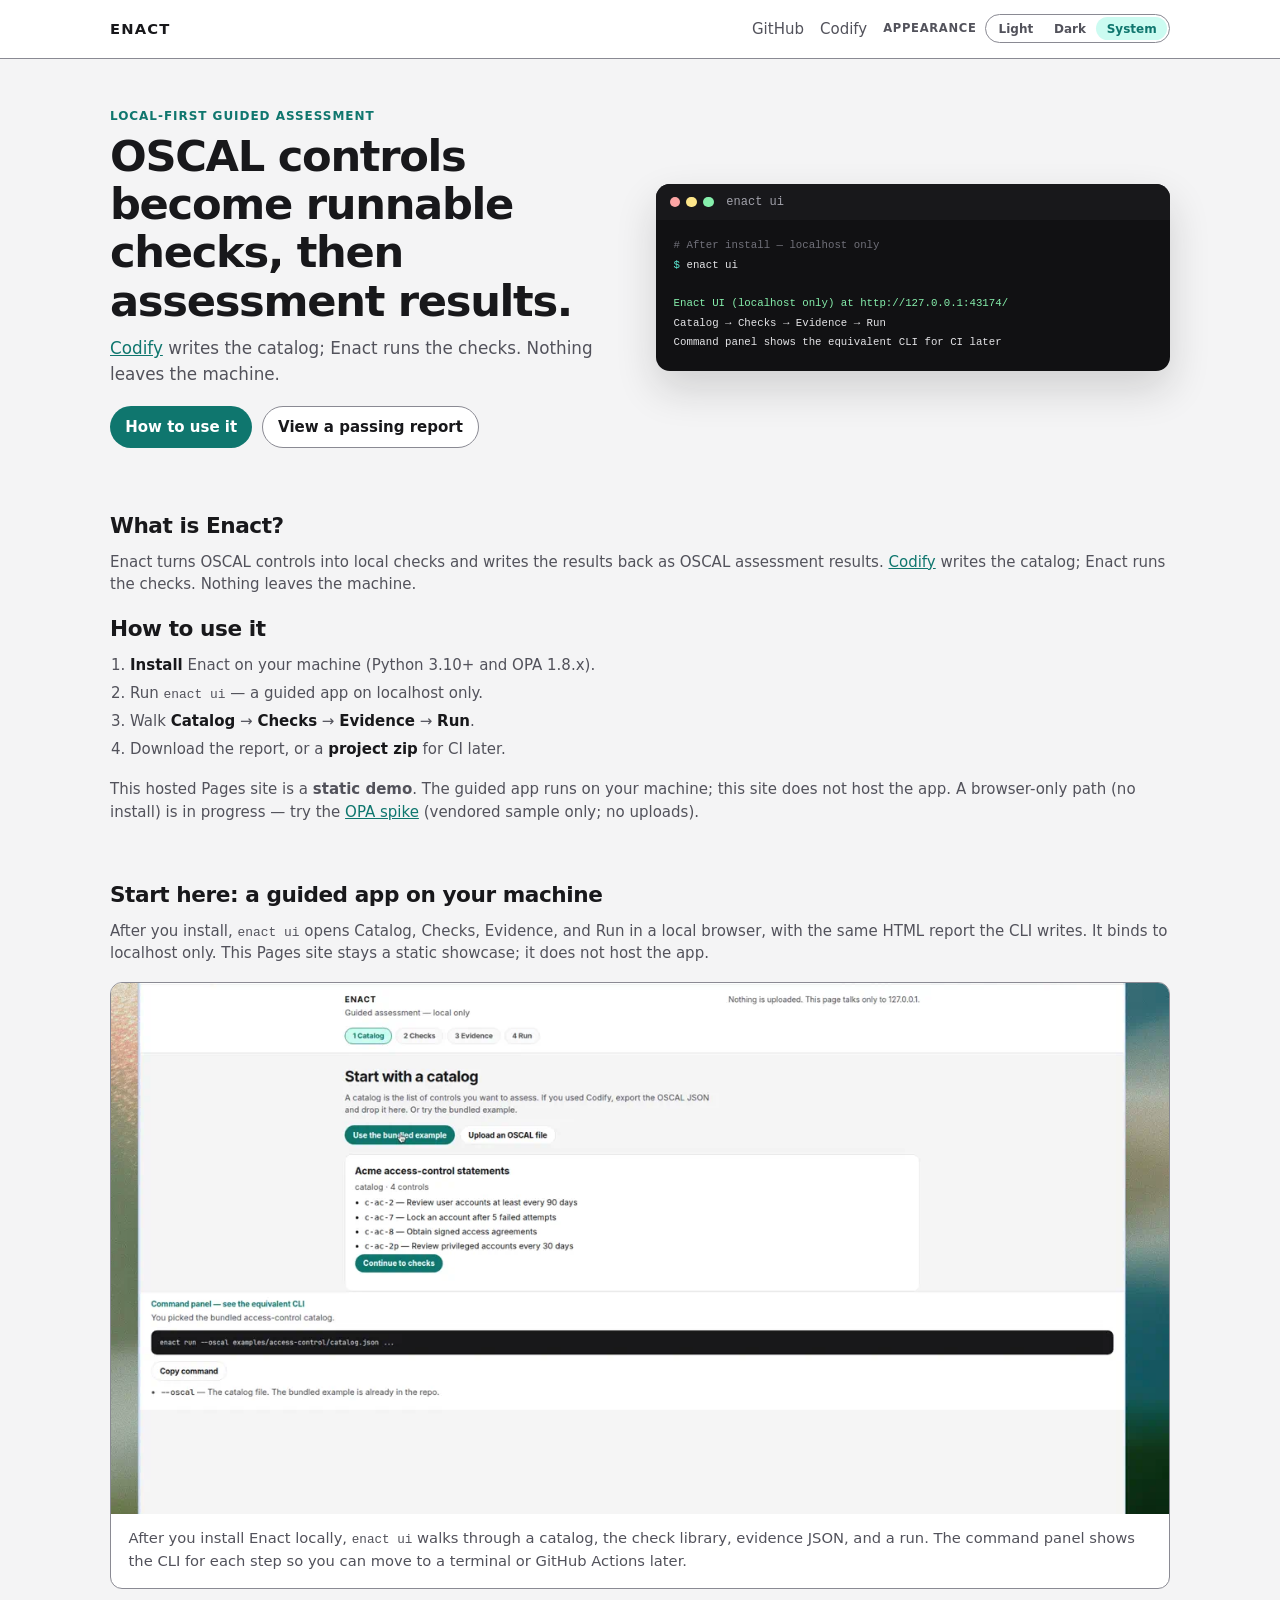
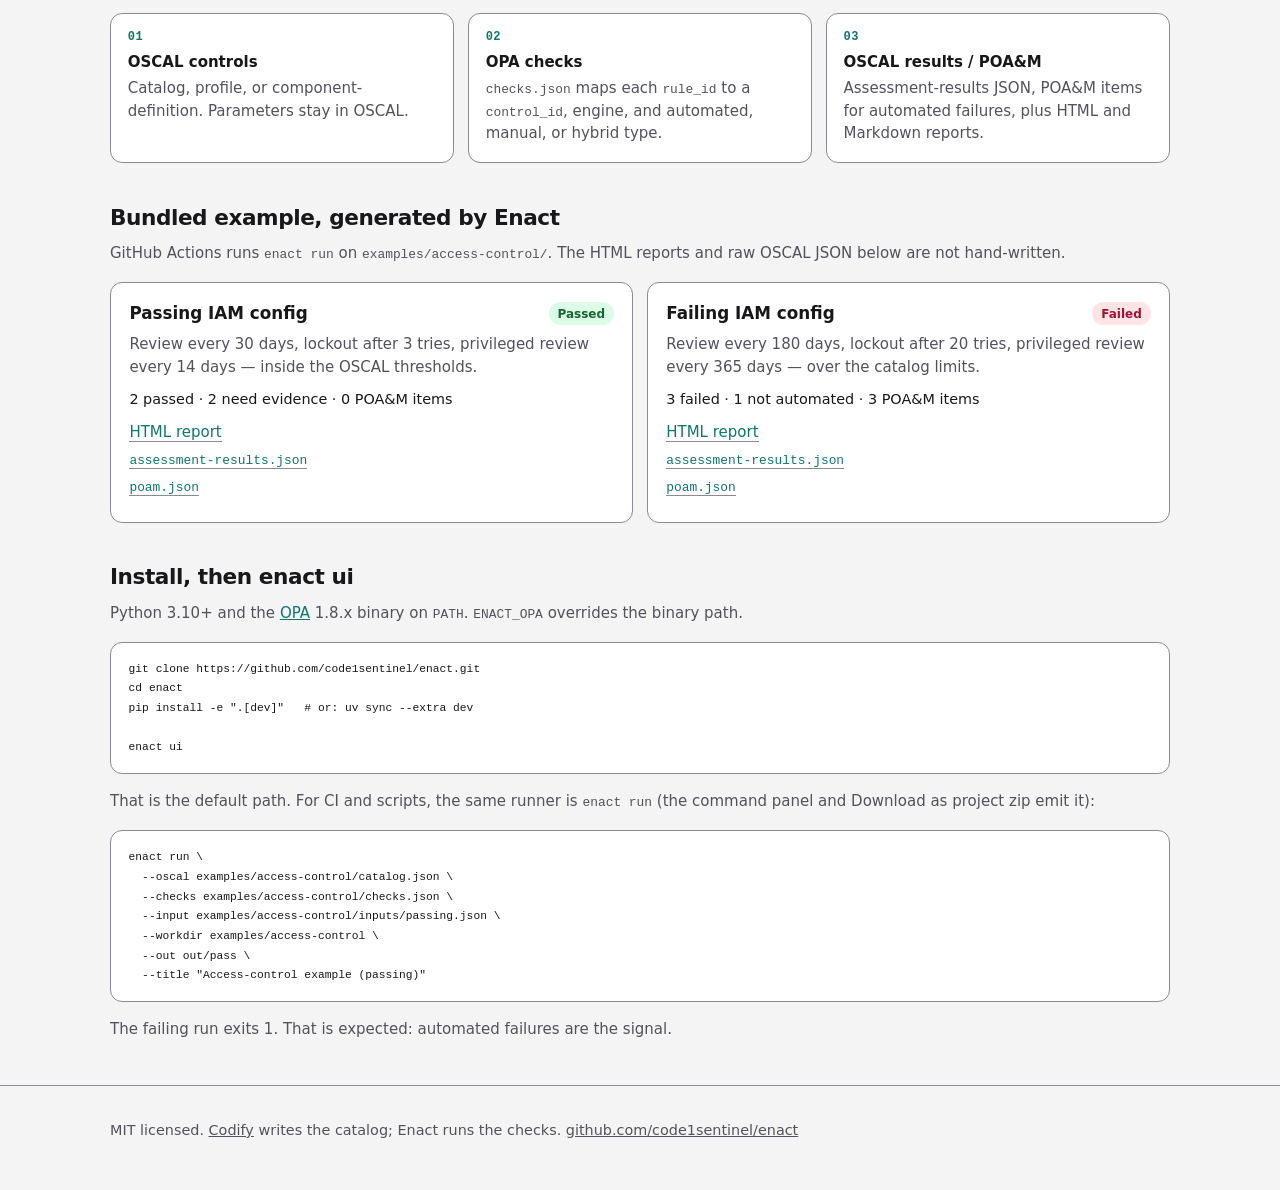
==== site/index.html @ b9725418 "Explain what Enact is and how to use it on Pages and README Lead the landing and README with a plain" ====
<!DOCTYPE html>
<html lang="en">
<head>
  <meta charset="utf-8">
  <meta name="viewport" content="width=device-width, initial-scale=1">
  <title>Enact — OSCAL controls to runnable checks</title>
  <meta name="description" content="Enact turns OSCAL controls into local checks and back into OSCAL assessment results. Codify writes the catalog; Enact runs the checks. Start with enact ui on your machine.">
  <meta http-equiv="Content-Security-Policy" content="default-src 'none'; img-src 'self' data:; style-src 'self'; script-src 'self' 'sha256-EsFVG4LqCF4Icn/J3ZeeTKA3tLbNxDeUgzCMl8eWYDk='; connect-src 'none'; font-src 'none'; base-uri 'none'; form-action 'none'">
  <script>(function(){var k="enact-theme",m="system";try{var s=localStorage.getItem(k);if(s==="light"||s==="dark"||s==="system")m=s;}catch(e){}var d=window.matchMedia&&window.matchMedia("(prefers-color-scheme: dark)").matches;var t=m==="dark"||(m!=="light"&&d)?"dark":"light";var r=document.documentElement;r.setAttribute("data-theme",t);r.setAttribute("data-theme-mode",m);r.style.colorScheme=t;})();</script>
  <link rel="icon" href="data:image/svg+xml,%3Csvg xmlns='http://www.w3.org/2000/svg' viewBox='0 0 32 32'%3E%3Crect width='32' height='32' rx='7' fill='%230f766e'/%3E%3Ctext x='16' y='22' text-anchor='middle' font-size='16' fill='%23ffffff' font-family='ui-sans-serif, system-ui, sans-serif'%3EE%3C/text%3E%3C/svg%3E">
  <link rel="stylesheet" href="theme.css">
  <link rel="stylesheet" href="styles.css">
</head>
<body>
  <a class="skip" href="#main">Skip to content</a>
  <header class="top">
    <div class="wrap top__row">
      <p class="brand">Enact</p>
      <nav class="top__links" aria-label="Project">
        <a href="https://github.com/code1sentinel/enact">GitHub</a>
        <a href="https://code1sentinel.github.io/policy-golden-path/">Codify</a>
        <div class="theme-toggle">
          <p class="theme-toggle__label" id="theme-toggle-label">Appearance</p>
          <div class="theme-toggle__group" role="radiogroup" aria-labelledby="theme-toggle-label">
            <button type="button" role="radio" aria-checked="false" data-theme-choice="light">Light</button>
            <button type="button" role="radio" aria-checked="false" data-theme-choice="dark">Dark</button>
            <button type="button" role="radio" aria-checked="true" data-theme-choice="system">System</button>
          </div>
        </div>
      </nav>
    </div>
  </header>

  <main id="main">
    <section class="hero wrap">
      <div class="hero__copy">
        <p class="kicker">Local-first guided assessment</p>
        <h1>OSCAL controls become runnable checks, then assessment results.</h1>
        <p class="lede">
          <a href="https://code1sentinel.github.io/policy-golden-path/">Codify</a>
          writes the catalog; Enact runs the checks. Nothing leaves the machine.
        </p>
        <div class="hero__actions">
          <a class="btn" href="#how-to-use">How to use it</a>
          <a class="btn btn--ghost" href="examples/pass/summary.html">View a passing report</a>
        </div>
      </div>
      <figure class="terminal" aria-label="Example enact ui">
        <figcaption class="terminal__bar">
          <span class="dot" aria-hidden="true"></span>
          <span class="dot" aria-hidden="true"></span>
          <span class="dot" aria-hidden="true"></span>
          <span class="terminal__title">enact ui</span>
        </figcaption>
        <pre><code><span class="cmt"># After install — localhost only</span>
<span class="cmd">$</span> enact ui

<span class="ok">Enact UI (localhost only) at http://127.0.0.1:43174/</span>
Catalog → Checks → Evidence → Run
Command panel shows the equivalent CLI for CI later</code></pre>
      </figure>
    </section>

    <section class="wrap explainer" aria-labelledby="what-title">
      <h2 id="what-title">What is Enact?</h2>
      <p class="note">
        Enact turns OSCAL controls into local checks and writes the results back as
        OSCAL assessment results.
        <a href="https://code1sentinel.github.io/policy-golden-path/">Codify</a>
        writes the catalog; Enact runs the checks. Nothing leaves the machine.
      </p>
      <h2 id="how-to-use">How to use it</h2>
      <ol class="path">
        <li><b>Install</b> Enact on your machine (Python 3.10+ and OPA 1.8.x).</li>
        <li>Run <code>enact ui</code> — a guided app on localhost only.</li>
        <li>Walk <b>Catalog</b> → <b>Checks</b> → <b>Evidence</b> → <b>Run</b>.</li>
        <li>Download the report, or a <b>project zip</b> for CI later.</li>
      </ol>
      <p class="note">
        This hosted Pages site is a <strong>static demo</strong>. The guided app runs on
        your machine; this site does not host the app. A browser-only path (no install)
        is in progress — try the
        <a href="browser-spike/index.html">OPA spike</a> (vendored sample only; no uploads).
      </p>
    </section>

    <section class="wrap guided" aria-labelledby="guided-title">
      <h2 id="guided-title">Start here: a guided app on your machine</h2>
      <p class="note">
        After you install, <code>enact ui</code> opens Catalog, Checks, Evidence, and Run
        in a local browser, with the same HTML report the CLI writes. It binds to
        localhost only. This Pages site stays a static showcase; it does not host the app.
      </p>
      <figure class="guided__shot">
        <img src="guided-app.png" alt="The Enact guided app: catalog step, four-step stepper, and the command panel showing the equivalent CLI.">
        <figcaption>
          After you install Enact locally, <code>enact ui</code> walks through a catalog,
          the check library, evidence JSON, and a run. The command panel shows the CLI
          for each step so you can move to a terminal or GitHub Actions later.
        </figcaption>
      </figure>
    </section>

    <section class="wrap steps" aria-labelledby="how-title">
      <h2 id="how-title" class="visually-hidden">How Enact works</h2>
      <ol class="strip">
        <li>
          <span class="num">01</span>
          <b>OSCAL controls</b>
          <p>Catalog, profile, or component-definition. Parameters stay in OSCAL.</p>
        </li>
        <li>
          <span class="num">02</span>
          <b>OPA checks</b>
          <p><code>checks.json</code> maps each <code>rule_id</code> to a <code>control_id</code>, engine, and automated, manual, or hybrid type.</p>
        </li>
        <li>
          <span class="num">03</span>
          <b>OSCAL results / POA&amp;M</b>
          <p>Assessment-results JSON, POA&amp;M items for automated failures, plus HTML and Markdown reports.</p>
        </li>
      </ol>
    </section>

    <section class="wrap demo" aria-labelledby="demo-title">
      <h2 id="demo-title">Bundled example, generated by Enact</h2>
      <p class="note">
        GitHub Actions runs <code>enact run</code> on <code>examples/access-control/</code>.
        The HTML reports and raw OSCAL JSON below are not hand-written.
      </p>
      <div class="runs">
        <article class="card">
          <div class="card-top">
            <h3>Passing IAM config</h3>
            <span class="pill pass">Passed</span>
          </div>
          <p>Review every 30 days, lockout after 3 tries, privileged review every 14 days — inside the OSCAL thresholds.</p>
          <p class="meta">2 passed · 2 need evidence · 0 POA&amp;M items</p>
          <ul class="links">
            <li><a href="examples/pass/summary.html">HTML report</a></li>
            <li><a href="examples/pass/assessment-results.json"><code>assessment-results.json</code></a></li>
            <li><a href="examples/pass/poam.json"><code>poam.json</code></a></li>
          </ul>
        </article>
        <article class="card">
          <div class="card-top">
            <h3>Failing IAM config</h3>
            <span class="pill fail">Failed</span>
          </div>
          <p>Review every 180 days, lockout after 20 tries, privileged review every 365 days — over the catalog limits.</p>
          <p class="meta">3 failed · 1 not automated · 3 POA&amp;M items</p>
          <ul class="links">
            <li><a href="examples/fail/summary.html">HTML report</a></li>
            <li><a href="examples/fail/assessment-results.json"><code>assessment-results.json</code></a></li>
            <li><a href="examples/fail/poam.json"><code>poam.json</code></a></li>
          </ul>
        </article>
      </div>
    </section>

    <section class="wrap install" aria-labelledby="install-title">
      <h2 id="install-title">Install, then enact ui</h2>
      <p class="note">Python 3.10+ and the <a href="https://www.openpolicyagent.org/docs/latest/#running-opa">OPA</a> 1.8.x binary on <code>PATH</code>. <code>ENACT_OPA</code> overrides the binary path.</p>
<pre><code>git clone https://github.com/code1sentinel/enact.git
cd enact
pip install -e ".[dev]"   # or: uv sync --extra dev

enact ui</code></pre>
      <p class="note">That is the default path. For CI and scripts, the same runner is <code>enact run</code> (the command panel and Download as project zip emit it):</p>
<pre><code>enact run \
  --oscal examples/access-control/catalog.json \
  --checks examples/access-control/checks.json \
  --input examples/access-control/inputs/passing.json \
  --workdir examples/access-control \
  --out out/pass \
  --title "Access-control example (passing)"</code></pre>
      <p class="note">The failing run exits 1. That is expected: automated failures are the signal.</p>
    </section>
  </main>

  <footer class="site-footer">
    <div class="wrap">
      <p>
        MIT licensed.
        <a href="https://code1sentinel.github.io/policy-golden-path/">Codify</a> writes the catalog;
        Enact runs the checks.
        <a href="https://github.com/code1sentinel/enact">github.com/code1sentinel/enact</a>
      </p>
    </div>
  </footer>
  <script src="theme.js"></script>
</body>
</html>
---- site/theme.css ----
:root {
  --radius: 12px;
  --max: 1100px;
  --font: ui-sans-serif, system-ui, -apple-system, "Segoe UI", Roboto, Helvetica, Arial, sans-serif;
  --mono: ui-monospace, SFMono-Regular, Menlo, Consolas, monospace;
}
:root,
[data-theme="light"] {
  color-scheme: light;
  --radius: 12px;
  --max: 1100px;
  --font: ui-sans-serif, system-ui, -apple-system, "Segoe UI", Roboto, Helvetica, Arial, sans-serif;
  --mono: ui-monospace, SFMono-Regular, Menlo, Consolas, monospace;
  --bg: #f4f4f5;
  --card: #ffffff;
  --ink: #18181b;
  --muted: #52525b;
  --line: #8a8a93;
  --accent: #0f766e;
  --accent-fill: #0f766e;
  --accent-fill-hover: #115e59;
  --accent-hover: #115e59;
  --accent-soft: #ccfbf1;
  --on-accent: #ffffff;
  --pass: #166534;
  --pass-bg: #dcfce7;
  --fail: #9f1239;
  --fail-bg: #ffe4e6;
  --wait: #854d0e;
  --wait-bg: #fef3c7;
  --hybrid: #3730a3;
  --hybrid-bg: #e0e7ff;
  --draft: #1e3a8a;
  --draft-bg: #dbeafe;
  --ghost: #fafafa;
  --ghost-hover: #f4f4f5;
  --table-head: #f4f4f5;
  --zebra: #fafafa;
  --track: #8a8a93;
  --code-bg: #111113;
  --code-ink: #e4e4e7;
  --terminal: #111113;
  --focus: #0f766e;
  --shadow: rgba(24, 24, 27, 0.16);
}
[data-theme="dark"] {
  color-scheme: dark;
  --radius: 12px;
  --max: 1100px;
  --font: ui-sans-serif, system-ui, -apple-system, "Segoe UI", Roboto, Helvetica, Arial, sans-serif;
  --mono: ui-monospace, SFMono-Regular, Menlo, Consolas, monospace;
  --bg: #0b0b0d;
  --card: #161618;
  --ink: #f4f4f5;
  --muted: #a1a1aa;
  --line: #6b6b73;
  --accent: #2dd4bf;
  --accent-fill: #2dd4bf;
  --accent-fill-hover: #5eead4;
  --accent-hover: #5eead4;
  --accent-soft: #134e4a;
  --on-accent: #042f2e;
  --pass: #86efac;
  --pass-bg: #14532d;
  --fail: #fda4af;
  --fail-bg: #4c0519;
  --wait: #fde68a;
  --wait-bg: #422006;
  --hybrid: #c7d2fe;
  --hybrid-bg: #1e1b4b;
  --draft: #bfdbfe;
  --draft-bg: #1e3a8a;
  --ghost: #1c1c1f;
  --ghost-hover: #27272a;
  --table-head: #111113;
  --zebra: #1c1c1f;
  --track: #6b6b73;
  --code-bg: #111113;
  --code-ink: #e4e4e7;
  --terminal: #050506;
  --focus: #2dd4bf;
  --shadow: rgba(0, 0, 0, 0.45);
}
@media (prefers-color-scheme: dark) {
  :root:not([data-theme]) {
  color-scheme: dark;
  --radius: 12px;
  --max: 1100px;
  --font: ui-sans-serif, system-ui, -apple-system, "Segoe UI", Roboto, Helvetica, Arial, sans-serif;
  --mono: ui-monospace, SFMono-Regular, Menlo, Consolas, monospace;
  --bg: #0b0b0d;
  --card: #161618;
  --ink: #f4f4f5;
  --muted: #a1a1aa;
  --line: #6b6b73;
  --accent: #2dd4bf;
  --accent-fill: #2dd4bf;
  --accent-fill-hover: #5eead4;
  --accent-hover: #5eead4;
  --accent-soft: #134e4a;
  --on-accent: #042f2e;
  --pass: #86efac;
  --pass-bg: #14532d;
  --fail: #fda4af;
  --fail-bg: #4c0519;
  --wait: #fde68a;
  --wait-bg: #422006;
  --hybrid: #c7d2fe;
  --hybrid-bg: #1e1b4b;
  --draft: #bfdbfe;
  --draft-bg: #1e3a8a;
  --ghost: #1c1c1f;
  --ghost-hover: #27272a;
  --table-head: #111113;
  --zebra: #1c1c1f;
  --track: #6b6b73;
  --code-bg: #111113;
  --code-ink: #e4e4e7;
  --terminal: #050506;
  --focus: #2dd4bf;
  --shadow: rgba(0, 0, 0, 0.45);
  }
}

.theme-toggle {
  display: inline-flex;
  align-items: center;
  gap: .55rem;
  flex-wrap: wrap;
}
.theme-toggle__label {
  margin: 0;
  font-size: .72rem;
  font-weight: 650;
  letter-spacing: .06em;
  text-transform: uppercase;
  color: var(--muted);
}
.theme-toggle__group {
  display: inline-flex;
  border: 1px solid var(--line);
  border-radius: 999px;
  background: var(--card);
  padding: .12rem;
}
.theme-toggle__group button {
  appearance: none;
  border: 0;
  background: transparent;
  color: var(--muted);
  font: 650 12px var(--font);
  padding: .28rem .65rem;
  border-radius: 999px;
  cursor: pointer;
}
.theme-toggle__group button[aria-checked="true"] {
  background: var(--accent-soft);
  color: var(--accent);
}
.theme-toggle__group button:focus-visible {
  outline: 2px solid var(--focus);
  outline-offset: 2px;
}
---- site/styles.css ----
* { box-sizing: border-box; }
html { -webkit-text-size-adjust: 100%; }
body {
  margin: 0;
  min-height: 100vh;
  font: 15px/1.5 var(--font);
  background: var(--bg);
  color: var(--ink);
}
a { color: var(--accent); }
a:hover { color: var(--accent-hover); }
:focus-visible { outline: 2px solid var(--focus); outline-offset: 2px; }

.skip {
  position: absolute;
  left: -9999px;
  top: 8px;
  background: var(--ink);
  color: var(--bg);
  padding: 0.4rem 0.7rem;
  border-radius: 6px;
  z-index: 10;
}
.skip:focus { left: 8px; }
.visually-hidden {
  position: absolute;
  width: 1px;
  height: 1px;
  padding: 0;
  margin: -1px;
  overflow: hidden;
  clip: rect(0, 0, 0, 0);
  border: 0;
}

.wrap {
  max-width: var(--max);
  margin: 0 auto;
  padding: 0 1.25rem;
}

.top {
  border-bottom: 1px solid var(--line);
  background: var(--card);
}
.top__row {
  display: flex;
  align-items: center;
  justify-content: space-between;
  gap: 1rem;
  padding: 0.9rem 1.25rem;
}
.brand {
  margin: 0;
  font-size: 0.92rem;
  font-weight: 750;
  letter-spacing: 0.08em;
  text-transform: uppercase;
}
.top__links { display: flex; flex-wrap: wrap; align-items: center; gap: 1rem; }
.top__links a { color: var(--muted); text-decoration: none; }
.top__links a:hover { color: var(--ink); }

.hero {
  display: grid;
  grid-template-columns: minmax(0, 1fr) minmax(0, 1fr);
  gap: 2rem;
  align-items: center;
  padding: 3rem 1.25rem 1.5rem;
}
.kicker {
  margin: 0 0 0.45rem;
  font-size: 0.75rem;
  font-weight: 650;
  letter-spacing: 0.08em;
  text-transform: uppercase;
  color: var(--accent);
}
.hero h1 {
  margin: 0 0 0.7rem;
  font-size: clamp(2rem, 4vw, 2.7rem);
  line-height: 1.12;
  letter-spacing: -0.03em;
}
.lede {
  margin: 0 0 1.2rem;
  color: var(--muted);
  font-size: 1.05rem;
  max-width: 36rem;
}
.hero__actions { display: flex; flex-wrap: wrap; gap: 0.6rem; }
.btn {
  display: inline-flex;
  align-items: center;
  padding: 0.55rem 0.95rem;
  border-radius: 999px;
  background: var(--accent-fill);
  color: var(--on-accent);
  text-decoration: none;
  font-weight: 650;
}
.btn:hover { color: var(--on-accent); background: var(--accent-fill-hover); }
.btn--ghost {
  background: var(--card);
  color: var(--ink);
  border: 1px solid var(--line);
}
.btn--ghost:hover { color: var(--ink); background: var(--ghost-hover); }

.terminal {
  margin: 0;
  background: var(--terminal);
  color: #e4e4e7;
  border-radius: 14px;
  overflow: hidden;
  box-shadow: 0 18px 40px rgba(24, 24, 27, 0.16);
}
.terminal__bar {
  display: flex;
  align-items: center;
  gap: 0.4rem;
  padding: 0.7rem 0.85rem;
  background: #18181b;
}
.terminal__bar .dot {
  width: 0.65rem;
  height: 0.65rem;
  border-radius: 999px;
  background: #3f3f46;
}
.terminal__bar .dot:nth-child(1) { background: #fca5a5; }
.terminal__bar .dot:nth-child(2) { background: #fde68a; }
.terminal__bar .dot:nth-child(3) { background: #86efac; }
.terminal__title {
  margin-left: 0.4rem;
  color: #a1a1aa;
  font: 0.75rem var(--mono);
}
.terminal pre {
  margin: 0;
  padding: 1rem 1.1rem 1.15rem;
  overflow-x: auto;
  font: 0.78rem/1.55 var(--mono);
}
.terminal .cmt { color: #71717a; }
.terminal .cmd { color: #5eead4; }
.terminal .ok { color: #86efac; }

.strip {
  list-style: none;
  margin: 1.5rem 0 0;
  padding: 0;
  display: grid;
  grid-template-columns: repeat(3, minmax(0, 1fr));
  gap: 0.85rem;
}
.strip li {
  background: var(--card);
  border: 1px solid var(--line);
  border-radius: var(--radius);
  padding: 1rem 1.05rem 1.1rem;
}
.strip .num {
  display: block;
  color: var(--accent);
  font: 650 0.75rem var(--mono);
  letter-spacing: 0.04em;
  margin-bottom: 0.4rem;
}
.strip b { display: block; margin-bottom: 0.25rem; }
.strip p { margin: 0; color: var(--muted); }

.explainer, .guided, .demo, .install { padding: 2.4rem 1.25rem 0; }
.path {
  margin: 0 0 1.1rem;
  padding-left: 1.25rem;
}
.path li { margin: 0.35rem 0; color: var(--muted); }
.path b { color: var(--ink); font-weight: 650; }
.guided__shot {
  margin: 0;
  background: var(--card);
  border: 1px solid var(--line);
  border-radius: var(--radius);
  overflow: hidden;
}
.guided__shot img {
  display: block;
  width: 100%;
  height: auto;
  background: var(--bg);
}
.guided__shot figcaption {
  padding: 0.85rem 1.1rem 1rem;
  color: var(--muted);
  font-size: 0.92rem;
}
h2 { margin: 0 0 0.5rem; font-size: 1.35rem; letter-spacing: -0.02em; }
.note { color: var(--muted); margin: 0 0 1.1rem; }
.runs {
  display: grid;
  grid-template-columns: 1fr 1fr;
  gap: 0.85rem;
}
.card {
  background: var(--card);
  border: 1px solid var(--line);
  border-radius: var(--radius);
  padding: 1.1rem 1.15rem 1.2rem;
}
.card-top {
  display: flex;
  align-items: center;
  justify-content: space-between;
  gap: 0.6rem;
  margin-bottom: 0.45rem;
}
.card h3 { margin: 0; font-size: 1.05rem; }
.card p { margin: 0 0 0.65rem; color: var(--muted); }
.card .meta { color: var(--ink); font-size: 0.9rem; }
.pill {
  display: inline-flex;
  padding: 0.15rem 0.55rem;
  border-radius: 999px;
  font-size: 0.75rem;
  font-weight: 650;
}
.pill.pass { background: var(--pass-bg); color: var(--pass); }
.pill.fail { background: var(--fail-bg); color: var(--fail); }
.links { list-style: none; margin: 0.2rem 0 0; padding: 0; }
.links li { margin: 0.3rem 0; }
.links a { text-decoration: none; border-bottom: 1px solid var(--line); }
.links a:hover { border-color: var(--accent); }
code { font-family: var(--mono); font-size: 0.86em; }

.install pre {
  background: var(--card);
  border: 1px solid var(--line);
  border-radius: var(--radius);
  padding: 1rem 1.1rem;
  overflow-x: auto;
  font: 0.82rem/1.5 var(--mono);
  margin: 0 0 1rem;
}

.site-footer {
  margin-top: 2.8rem;
  padding: 1.2rem 0 2rem;
  color: var(--muted);
  font-size: 0.9rem;
  border-top: 1px solid var(--line);
}
.site-footer a { color: var(--muted); }

@media (max-width: 860px) {
  .hero, .strip, .runs { grid-template-columns: 1fr; }
  .hero { padding-top: 2rem; }
}
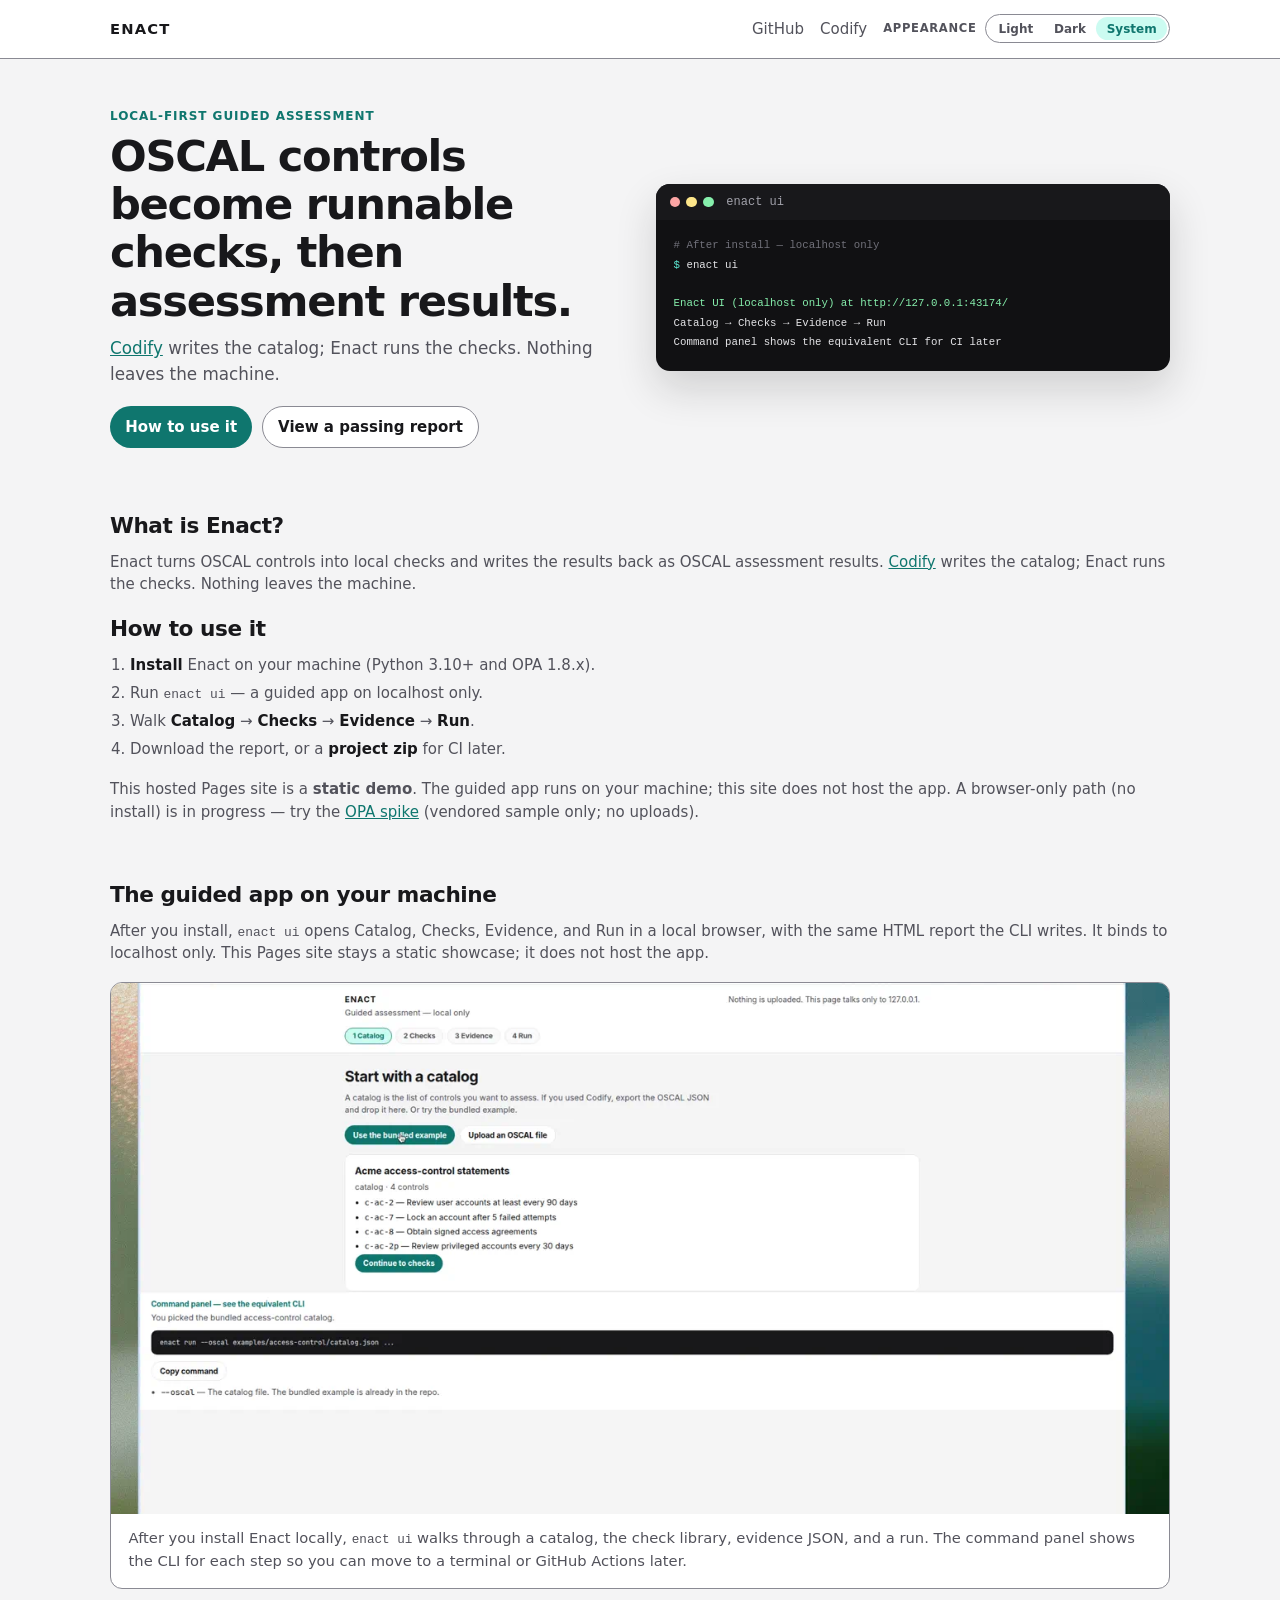
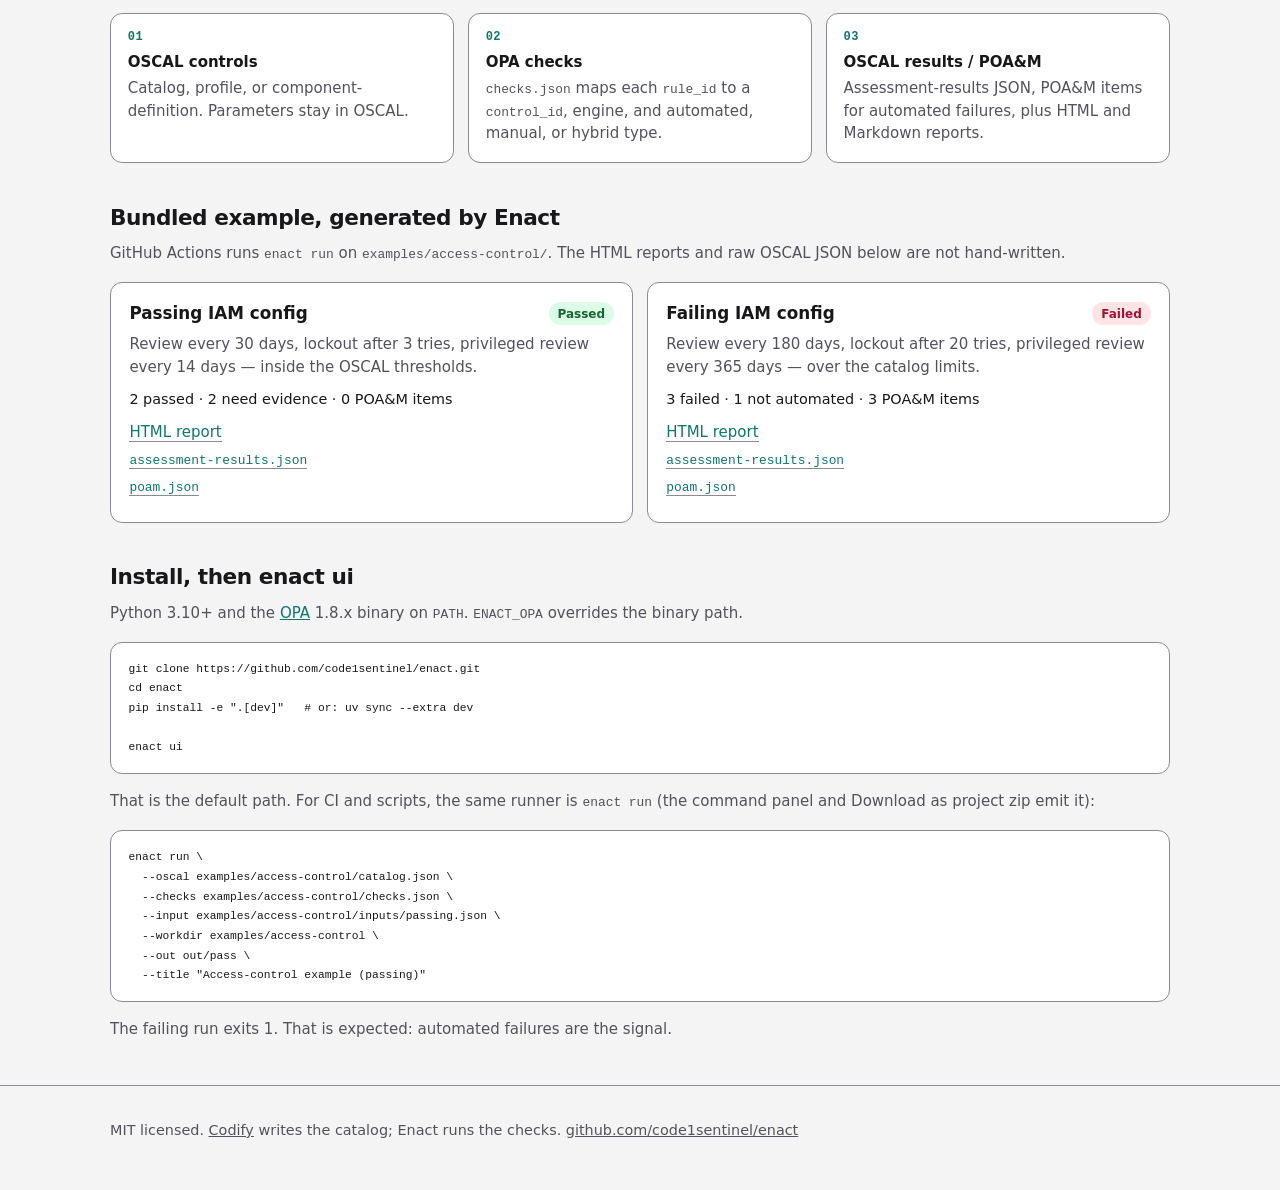
==== commit f038c58a: "Rename the screenshot heading so How to use it is the start Avoid a second “Start here” CTA under th" ====
--- a/site/index.html
+++ b/site/index.html
@@ -85,7 +85,7 @@
     </section>
 
     <section class="wrap guided" aria-labelledby="guided-title">
-      <h2 id="guided-title">Start here: a guided app on your machine</h2>
+      <h2 id="guided-title">The guided app on your machine</h2>
       <p class="note">
         After you install, <code>enact ui</code> opens Catalog, Checks, Evidence, and Run
         in a local browser, with the same HTML report the CLI writes. It binds to
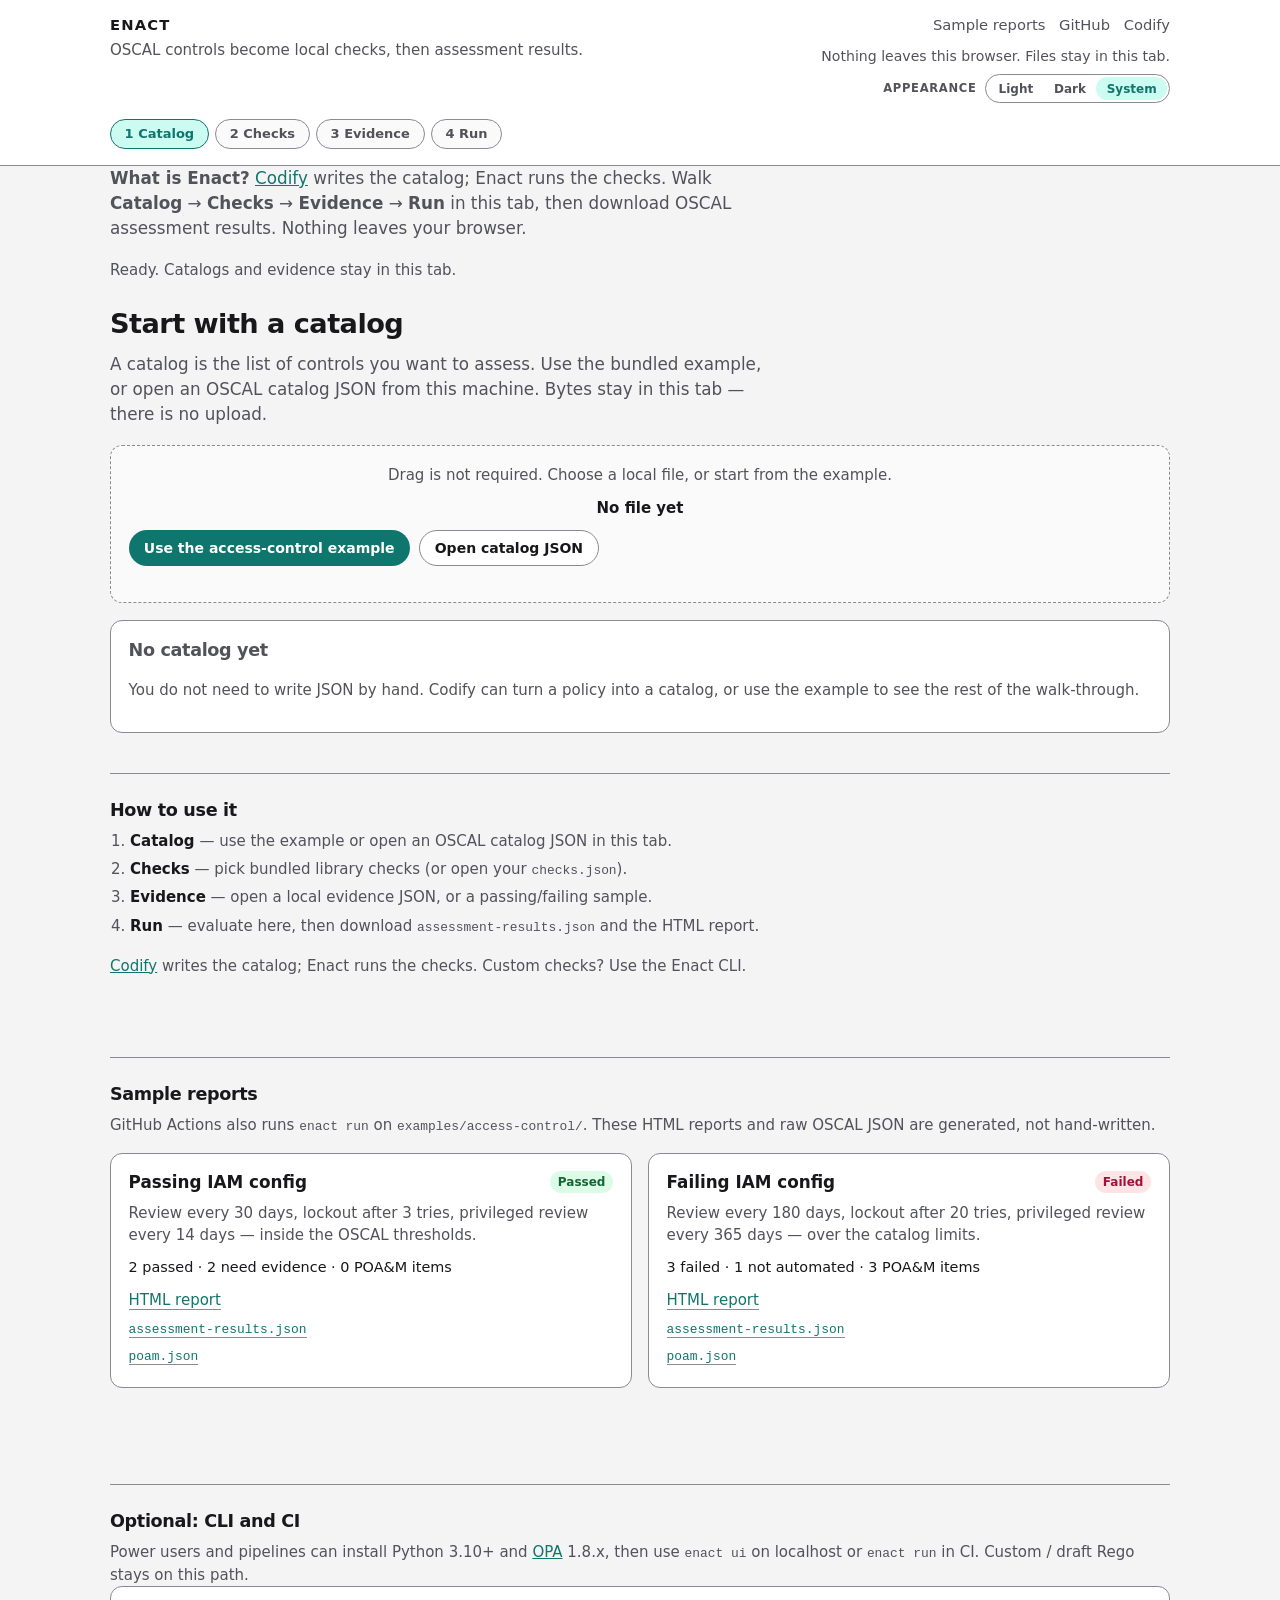
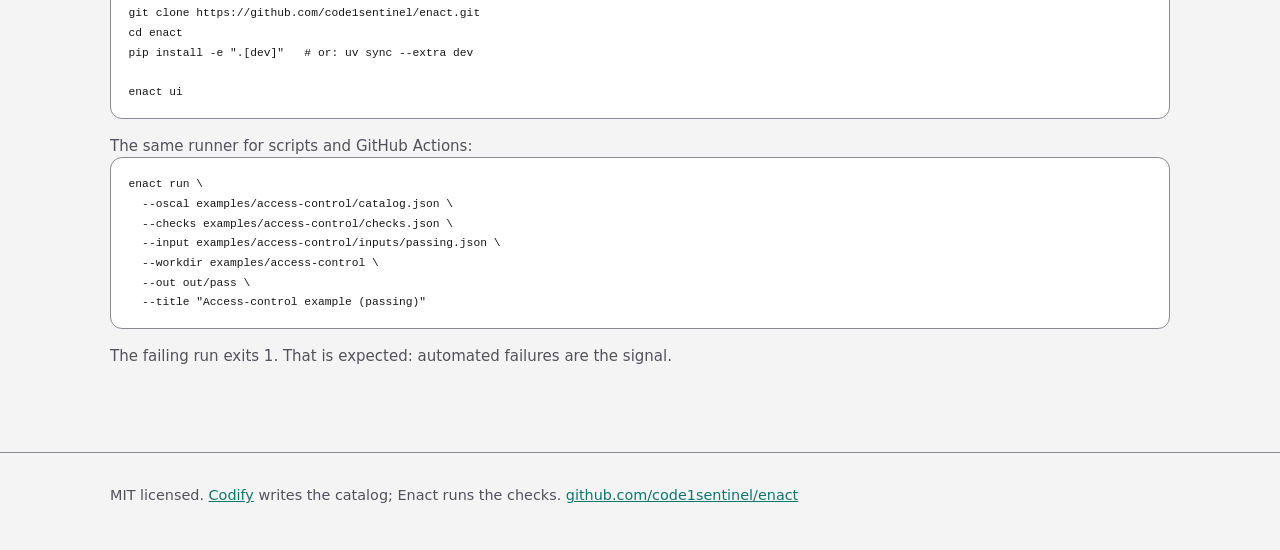
==== commit a98163d0: "Make the in-browser OPA WASM app the primary Enact path. Pages now opens Catalog → Checks → Evidence" ====
--- a/site/index.html
+++ b/site/index.html
@@ -4,21 +4,29 @@
   <meta charset="utf-8">
   <meta name="viewport" content="width=device-width, initial-scale=1">
   <title>Enact — OSCAL controls to runnable checks</title>
-  <meta name="description" content="Enact turns OSCAL controls into local checks and back into OSCAL assessment results. Codify writes the catalog; Enact runs the checks. Start with enact ui on your machine.">
-  <meta http-equiv="Content-Security-Policy" content="default-src 'none'; img-src 'self' data:; style-src 'self'; script-src 'self' 'sha256-EsFVG4LqCF4Icn/J3ZeeTKA3tLbNxDeUgzCMl8eWYDk='; connect-src 'none'; font-src 'none'; base-uri 'none'; form-action 'none'">
+  <meta name="description" content="Enact turns OSCAL controls into local checks and back into OSCAL assessment results. Open it in this tab: Catalog → Checks → Evidence → Run. Nothing leaves your browser.">
+  <meta http-equiv="Content-Security-Policy" content="default-src 'none'; img-src 'self' data:; style-src 'self'; script-src 'self' 'sha256-EsFVG4LqCF4Icn/J3ZeeTKA3tLbNxDeUgzCMl8eWYDk=' 'wasm-unsafe-eval'; connect-src 'self'; font-src 'none'; base-uri 'none'; form-action 'none'; object-src 'none'">
   <script>(function(){var k="enact-theme",m="system";try{var s=localStorage.getItem(k);if(s==="light"||s==="dark"||s==="system")m=s;}catch(e){}var d=window.matchMedia&&window.matchMedia("(prefers-color-scheme: dark)").matches;var t=m==="dark"||(m!=="light"&&d)?"dark":"light";var r=document.documentElement;r.setAttribute("data-theme",t);r.setAttribute("data-theme-mode",m);r.style.colorScheme=t;})();</script>
   <link rel="icon" href="data:image/svg+xml,%3Csvg xmlns='http://www.w3.org/2000/svg' viewBox='0 0 32 32'%3E%3Crect width='32' height='32' rx='7' fill='%230f766e'/%3E%3Ctext x='16' y='22' text-anchor='middle' font-size='16' fill='%23ffffff' font-family='ui-sans-serif, system-ui, sans-serif'%3EE%3C/text%3E%3C/svg%3E">
   <link rel="stylesheet" href="theme.css">
   <link rel="stylesheet" href="styles.css">
+  <link rel="stylesheet" href="app.css">
 </head>
 <body>
   <a class="skip" href="#main">Skip to content</a>
   <header class="top">
     <div class="wrap top__row">
-      <p class="brand">Enact</p>
-      <nav class="top__links" aria-label="Project">
-        <a href="https://github.com/code1sentinel/enact">GitHub</a>
-        <a href="https://code1sentinel.github.io/policy-golden-path/">Codify</a>
+      <div>
+        <p class="brand">Enact</p>
+        <p class="tag">OSCAL controls become local checks, then assessment results.</p>
+      </div>
+      <div class="top__meta">
+        <nav class="top__links" aria-label="Project">
+          <a href="#sample-reports">Sample reports</a>
+          <a href="https://github.com/code1sentinel/enact">GitHub</a>
+          <a href="https://code1sentinel.github.io/policy-golden-path/">Codify</a>
+        </nav>
+        <p class="privacy">Nothing leaves this browser. Files stay in this tab.</p>
         <div class="theme-toggle">
           <p class="theme-toggle__label" id="theme-toggle-label">Appearance</p>
           <div class="theme-toggle__group" role="radiogroup" aria-labelledby="theme-toggle-label">
@@ -27,106 +35,154 @@
             <button type="button" role="radio" aria-checked="true" data-theme-choice="system">System</button>
           </div>
         </div>
-      </nav>
+      </div>
     </div>
+    <nav class="stepper wrap" aria-label="Steps">
+      <button type="button" data-go="catalog" aria-current="step">1 Catalog</button>
+      <button type="button" data-go="checks">2 Checks</button>
+      <button type="button" data-go="evidence">3 Evidence</button>
+      <button type="button" data-go="run">4 Run</button>
+    </nav>
   </header>
 
-  <main id="main">
-    <section class="hero wrap">
-      <div class="hero__copy">
-        <p class="kicker">Local-first guided assessment</p>
-        <h1>OSCAL controls become runnable checks, then assessment results.</h1>
-        <p class="lede">
-          <a href="https://code1sentinel.github.io/policy-golden-path/">Codify</a>
-          writes the catalog; Enact runs the checks. Nothing leaves the machine.
-        </p>
-        <div class="hero__actions">
-          <a class="btn" href="#how-to-use">How to use it</a>
-          <a class="btn btn--ghost" href="examples/pass/summary.html">View a passing report</a>
-        </div>
-      </div>
-      <figure class="terminal" aria-label="Example enact ui">
-        <figcaption class="terminal__bar">
-          <span class="dot" aria-hidden="true"></span>
-          <span class="dot" aria-hidden="true"></span>
-          <span class="dot" aria-hidden="true"></span>
-          <span class="terminal__title">enact ui</span>
-        </figcaption>
-        <pre><code><span class="cmt"># After install — localhost only</span>
-<span class="cmd">$</span> enact ui
-
-<span class="ok">Enact UI (localhost only) at http://127.0.0.1:43174/</span>
-Catalog → Checks → Evidence → Run
-Command panel shows the equivalent CLI for CI later</code></pre>
-      </figure>
-    </section>
-
-    <section class="wrap explainer" aria-labelledby="what-title">
-      <h2 id="what-title">What is Enact?</h2>
-      <p class="note">
-        Enact turns OSCAL controls into local checks and writes the results back as
-        OSCAL assessment results.
-        <a href="https://code1sentinel.github.io/policy-golden-path/">Codify</a>
-        writes the catalog; Enact runs the checks. Nothing leaves the machine.
-      </p>
-      <h2 id="how-to-use">How to use it</h2>
+  <main id="main" class="wrap">
+    <p class="lede" id="what-enact">
+      <strong>What is Enact?</strong>
+      <a href="https://code1sentinel.github.io/policy-golden-path/">Codify</a>
+      writes the catalog; Enact runs the checks. Walk
+      <b>Catalog</b> → <b>Checks</b> → <b>Evidence</b> → <b>Run</b> in this tab,
+      then download OSCAL assessment results. Nothing leaves your browser.
+    </p>
+    <p id="engine-status" class="note" role="status">Loading…</p>
+    <p id="banner" class="banner" hidden role="alert"></p>
+
+    <section id="step-catalog" class="step">
+      <h1>Start with a catalog</h1>
+      <p class="lede">A catalog is the list of controls you want to assess. Use the bundled example, or open an OSCAL catalog JSON from this machine. Bytes stay in this tab — there is no upload.</p>
+      <div class="file-well">
+        <p>Drag is not required. Choose a local file, or start from the example.</p>
+        <p class="filename" id="catalog-file-name">No file yet</p>
+        <div class="actions" style="justify-content:center;margin:0">
+          <button type="button" class="btn" id="use-example">Use the access-control example</button>
+          <label class="btn btn--ghost">
+            Open catalog JSON
+            <input id="catalog-file" type="file" accept="application/json,.json" hidden>
+          </label>
+        </div>
+      </div>
+      <div id="catalog-empty" class="empty">
+        <h2>No catalog yet</h2>
+        <p>You do not need to write JSON by hand. Codify can turn a policy into a catalog, or use the example to see the rest of the walk-through.</p>
+      </div>
+      <div id="catalog-summary" class="card" hidden>
+        <h2 id="catalog-title"></h2>
+        <p id="catalog-meta" class="note"></p>
+        <ul id="catalog-controls" class="plain"></ul>
+        <div class="actions">
+          <button type="button" class="btn" data-go="checks">Continue to checks</button>
+        </div>
+      </div>
+    </section>
+
+    <section id="step-checks" class="step" hidden>
+      <h1>Choose checks</h1>
+      <p class="lede">Each check is a plain-English question Enact can ask of your catalog. Pick from the bundled library, or open a <code>checks.json</code> you already have.</p>
+      <p class="hint-cli">Custom checks? Use the Enact CLI.</p>
+      <div class="actions">
+        <label class="btn btn--ghost">
+          Open checks.json
+          <input id="checks-file" type="file" accept="application/json,.json" hidden>
+        </label>
+      </div>
+      <div id="checks-empty" class="empty" hidden>
+        <h2>Load a catalog first</h2>
+        <p>Go back to step 1 so we know which controls these checks should map to.</p>
+      </div>
+      <div id="check-list" class="stack"></div>
+      <div class="actions">
+        <button type="button" class="btn" data-go="evidence">Continue to evidence</button>
+      </div>
+    </section>
+
+    <section id="step-evidence" class="step" hidden>
+      <h1>Add evidence</h1>
+      <p class="lede">Automated checks read a JSON file that describes how the system is configured. Open one from this machine, or use a bundled sample. FileReader only — nothing is uploaded.</p>
+      <div class="file-well">
+        <p class="filename" id="evidence-file-name">No file yet</p>
+        <div class="actions" style="justify-content:center;margin:0">
+          <button type="button" class="btn btn--ghost" id="use-passing">Use passing sample</button>
+          <button type="button" class="btn btn--ghost" id="use-failing">Use failing sample</button>
+          <label class="btn">
+            Open evidence JSON
+            <input id="evidence-file" type="file" accept="application/json,.json" hidden>
+          </label>
+        </div>
+      </div>
+      <pre id="evidence-preview" class="code" hidden></pre>
+      <div id="evidence-empty" class="empty">
+        <h2>No config file yet</h2>
+        <p>If you are exploring, use a sample. For a real assessment, open the JSON you exported from IAM, logging, or an adapter.</p>
+      </div>
+      <div class="actions">
+        <button type="button" class="btn" data-go="run">Continue to run</button>
+      </div>
+    </section>
+
+    <section id="step-run" class="step" hidden>
+      <h1>Run the assessment</h1>
+      <p class="lede">Enact evaluates the bundled library in this tab and writes the same OSCAL assessment-results shape as the CLI.</p>
+      <div class="actions">
+        <button type="button" class="btn" id="run-btn">Run Enact</button>
+        <button type="button" class="btn btn--ghost" id="download-oscal">Download assessment-results.json</button>
+        <button type="button" class="btn btn--ghost" id="download-html">Download HTML report</button>
+        <button type="button" class="btn btn--ghost" id="download-poam">Download poam.json</button>
+      </div>
+      <div id="run-empty" class="empty">
+        <h2>Nothing has been run yet</h2>
+        <p>When you click Run, results appear here. You can then download OSCAL JSON and the HTML report.</p>
+      </div>
+      <div id="run-results" hidden>
+        <div class="cards" aria-label="Result counts">
+          <article class="card"><div class="label">Passed</div><p class="count" id="count-pass">0</p></article>
+          <article class="card"><div class="label">Failed</div><p class="count" id="count-fail">0</p></article>
+          <article class="card"><div class="label">Manual / Not checked</div><p class="count" id="count-manual">0</p></article>
+          <article class="card"><div class="label">Draft</div><p class="count" id="count-draft">0</p></article>
+        </div>
+        <div class="table-wrap">
+          <table>
+            <thead>
+              <tr>
+                <th>Control ID</th>
+                <th>Rule ID</th>
+                <th>Status</th>
+                <th>Why</th>
+              </tr>
+            </thead>
+            <tbody id="result-rows"></tbody>
+          </table>
+        </div>
+      </div>
+    </section>
+
+    <section class="more" id="how-to-use" aria-labelledby="how-title">
+      <h2 id="how-title">How to use it</h2>
       <ol class="path">
-        <li><b>Install</b> Enact on your machine (Python 3.10+ and OPA 1.8.x).</li>
-        <li>Run <code>enact ui</code> — a guided app on localhost only.</li>
-        <li>Walk <b>Catalog</b> → <b>Checks</b> → <b>Evidence</b> → <b>Run</b>.</li>
-        <li>Download the report, or a <b>project zip</b> for CI later.</li>
+        <li><b>Catalog</b> — use the example or open an OSCAL catalog JSON in this tab.</li>
+        <li><b>Checks</b> — pick bundled library checks (or open your <code>checks.json</code>).</li>
+        <li><b>Evidence</b> — open a local evidence JSON, or a passing/failing sample.</li>
+        <li><b>Run</b> — evaluate here, then download <code>assessment-results.json</code> and the HTML report.</li>
       </ol>
       <p class="note">
-        This hosted Pages site is a <strong>static demo</strong>. The guided app runs on
-        your machine; this site does not host the app. A browser-only path (no install)
-        is in progress — try the
-        <a href="browser-spike/index.html">OPA spike</a> (vendored sample only; no uploads).
+        <a href="https://code1sentinel.github.io/policy-golden-path/">Codify</a> writes the catalog;
+        Enact runs the checks. Custom checks? Use the Enact CLI.
       </p>
     </section>
 
-    <section class="wrap guided" aria-labelledby="guided-title">
-      <h2 id="guided-title">The guided app on your machine</h2>
+    <section class="more" id="sample-reports" aria-labelledby="demo-title">
+      <h2 id="demo-title">Sample reports</h2>
       <p class="note">
-        After you install, <code>enact ui</code> opens Catalog, Checks, Evidence, and Run
-        in a local browser, with the same HTML report the CLI writes. It binds to
-        localhost only. This Pages site stays a static showcase; it does not host the app.
-      </p>
-      <figure class="guided__shot">
-        <img src="guided-app.png" alt="The Enact guided app: catalog step, four-step stepper, and the command panel showing the equivalent CLI.">
-        <figcaption>
-          After you install Enact locally, <code>enact ui</code> walks through a catalog,
-          the check library, evidence JSON, and a run. The command panel shows the CLI
-          for each step so you can move to a terminal or GitHub Actions later.
-        </figcaption>
-      </figure>
-    </section>
-
-    <section class="wrap steps" aria-labelledby="how-title">
-      <h2 id="how-title" class="visually-hidden">How Enact works</h2>
-      <ol class="strip">
-        <li>
-          <span class="num">01</span>
-          <b>OSCAL controls</b>
-          <p>Catalog, profile, or component-definition. Parameters stay in OSCAL.</p>
-        </li>
-        <li>
-          <span class="num">02</span>
-          <b>OPA checks</b>
-          <p><code>checks.json</code> maps each <code>rule_id</code> to a <code>control_id</code>, engine, and automated, manual, or hybrid type.</p>
-        </li>
-        <li>
-          <span class="num">03</span>
-          <b>OSCAL results / POA&amp;M</b>
-          <p>Assessment-results JSON, POA&amp;M items for automated failures, plus HTML and Markdown reports.</p>
-        </li>
-      </ol>
-    </section>
-
-    <section class="wrap demo" aria-labelledby="demo-title">
-      <h2 id="demo-title">Bundled example, generated by Enact</h2>
-      <p class="note">
-        GitHub Actions runs <code>enact run</code> on <code>examples/access-control/</code>.
-        The HTML reports and raw OSCAL JSON below are not hand-written.
+        GitHub Actions also runs <code>enact run</code> on <code>examples/access-control/</code>.
+        These HTML reports and raw OSCAL JSON are generated, not hand-written.
       </p>
       <div class="runs">
         <article class="card">
@@ -158,15 +214,15 @@
       </div>
     </section>
 
-    <section class="wrap install" aria-labelledby="install-title">
-      <h2 id="install-title">Install, then enact ui</h2>
-      <p class="note">Python 3.10+ and the <a href="https://www.openpolicyagent.org/docs/latest/#running-opa">OPA</a> 1.8.x binary on <code>PATH</code>. <code>ENACT_OPA</code> overrides the binary path.</p>
+    <section class="more install" id="optional-cli" aria-labelledby="install-title">
+      <h2 id="install-title">Optional: CLI and CI</h2>
+      <p class="note">Power users and pipelines can install Python 3.10+ and <a href="https://www.openpolicyagent.org/docs/latest/#running-opa">OPA</a> 1.8.x, then use <code>enact ui</code> on localhost or <code>enact run</code> in CI. Custom / draft Rego stays on this path.</p>
 <pre><code>git clone https://github.com/code1sentinel/enact.git
 cd enact
 pip install -e ".[dev]"   # or: uv sync --extra dev
 
 enact ui</code></pre>
-      <p class="note">That is the default path. For CI and scripts, the same runner is <code>enact run</code> (the command panel and Download as project zip emit it):</p>
+      <p class="note">The same runner for scripts and GitHub Actions:</p>
 <pre><code>enact run \
   --oscal examples/access-control/catalog.json \
   --checks examples/access-control/checks.json \
@@ -189,5 +245,9 @@
     </div>
   </footer>
   <script src="theme.js"></script>
+  <script src="opa-eval.js"></script>
+  <script src="enact.js"></script>
+  <script src="library.js"></script>
+  <script src="app.js"></script>
 </body>
 </html>
--- a/site/app.css
+++ b/site/app.css
@@ -0,0 +1,138 @@
+* { box-sizing: border-box; }
+html { -webkit-text-size-adjust: 100%; }
+[hidden] { display: none !important; }
+body {
+  margin: 0;
+  min-height: 100vh;
+  font: 15px/1.5 var(--font);
+  background: var(--bg);
+  color: var(--ink);
+}
+a { color: var(--accent); }
+a:hover { color: var(--accent-hover); }
+:focus-visible { outline: 2px solid var(--focus); outline-offset: 2px; }
+.skip {
+  position: absolute; left: -9999px; top: 8px;
+  background: var(--ink); color: var(--bg); padding: .4rem .7rem; border-radius: 6px;
+}
+.skip:focus { left: 8px; }
+.wrap { max-width: 1100px; margin: 0 auto; padding: 0 1.25rem; }
+.top { background: var(--card); border-bottom: 1px solid var(--line); }
+.top__row {
+  display: flex; justify-content: space-between; gap: 1rem;
+  align-items: flex-start; padding: .9rem 1.25rem .3rem;
+}
+.top__meta { display: flex; flex-direction: column; align-items: flex-end; gap: .45rem; }
+.top__links { display: flex; flex-wrap: wrap; align-items: center; gap: .85rem; }
+.top__links a { color: var(--muted); text-decoration: none; font-size: .92rem; }
+.top__links a:hover { color: var(--ink); }
+.brand { margin: 0; font-weight: 750; letter-spacing: .08em; text-transform: uppercase; }
+.tag, .privacy, .note { color: var(--muted); margin: .15rem 0 0; }
+.privacy { font-size: .88rem; }
+.stepper {
+  display: flex; flex-wrap: wrap; gap: .4rem;
+  padding: .7rem 1.25rem 1rem;
+}
+.stepper button {
+  appearance: none; border: 1px solid var(--line); background: var(--ghost);
+  border-radius: 999px; padding: .4rem .85rem; font: 650 13px var(--font);
+  color: var(--muted); cursor: pointer;
+}
+.stepper button[aria-current="step"] {
+  background: var(--accent-soft); border-color: var(--accent); color: var(--accent);
+}
+h1 { margin: 1.4rem 0 .45rem; font-size: 1.7rem; letter-spacing: -.02em; }
+h2 { margin: 0 0 .35rem; font-size: 1.1rem; }
+.lede { color: var(--muted); max-width: 42rem; margin: 0 0 1.1rem; }
+.actions { display: flex; flex-wrap: wrap; gap: .55rem; margin: 0 0 1.1rem; }
+.btn {
+  appearance: none; border: 0; display: inline-flex; align-items: center;
+  padding: .55rem .95rem; border-radius: 999px; background: var(--accent-fill);
+  color: var(--on-accent); font: 650 14px var(--font); cursor: pointer; text-decoration: none;
+}
+.btn:hover { background: var(--accent-fill-hover); color: var(--on-accent); }
+.btn--ghost { background: var(--card); color: var(--ink); border: 1px solid var(--line); }
+.btn--ghost:hover { background: var(--ghost-hover); }
+.btn:disabled { opacity: .55; cursor: not-allowed; }
+.file-well {
+  border: 1px dashed var(--line);
+  border-radius: var(--radius);
+  background: var(--ghost);
+  padding: 1.15rem 1.1rem;
+  margin: 0 0 1.1rem;
+  text-align: center;
+}
+.file-well p { margin: 0 0 .65rem; color: var(--muted); }
+.file-well .filename { color: var(--ink); font-weight: 650; }
+.card, .empty, .check {
+  background: var(--card); border: 1px solid var(--line);
+  border-radius: var(--radius); padding: 1rem 1.1rem;
+}
+.empty { color: var(--muted); margin: 1rem 0; }
+.stack { display: grid; gap: .75rem; }
+.check-top { display: flex; justify-content: space-between; gap: .7rem; align-items: flex-start; }
+.pill {
+  display: inline-flex; padding: .12rem .5rem; border-radius: 999px;
+  font-size: .75rem; font-weight: 650;
+}
+.pill.automated { background: var(--pass-bg); color: var(--pass); }
+.pill.manual { background: var(--wait-bg); color: var(--wait); }
+.pill.hybrid { background: var(--hybrid-bg); color: var(--hybrid); }
+.pill.draft { background: var(--draft-bg); color: var(--draft); }
+.pill.pass { background: var(--pass-bg); color: var(--pass); }
+.pill.fail, .pill.error { background: var(--fail-bg); color: var(--fail); }
+.pill.not_automated, .pill.needs_evidence { background: var(--wait-bg); color: var(--wait); }
+.plain { margin: .4rem 0 0; padding-left: 1.1rem; }
+.plain li { margin: .25rem 0; }
+label.field { display: block; margin: .55rem 0; font-size: .9rem; color: var(--muted); }
+label.field input, label.field select {
+  display: block; width: 100%; margin-top: .25rem;
+  border: 1px solid var(--line); border-radius: 8px;
+  padding: .45rem .6rem; font: inherit; background: var(--card); color: var(--ink);
+}
+.check-enable { display: flex; align-items: center; gap: .45rem; font-weight: 650; }
+.code {
+  background: var(--code-bg); color: var(--code-ink); border-radius: 10px;
+  padding: .8rem 1rem; overflow: auto; font: .78rem/1.5 var(--mono);
+  white-space: pre-wrap;
+}
+.banner {
+  background: var(--accent-soft); color: var(--ink);
+  border: 1px solid var(--line); border-radius: 10px; padding: .7rem .9rem; margin: 1rem 0 0;
+}
+.banner[data-kind="error"] { background: var(--fail-bg); color: var(--fail); }
+.hint-cli {
+  margin: 0 0 1.1rem; color: var(--muted); font-size: .92rem;
+}
+.cards {
+  display: grid;
+  grid-template-columns: repeat(4, minmax(0, 1fr));
+  gap: .85rem;
+  margin: 0 0 1.1rem;
+}
+.cards .card .label { color: var(--muted); font-size: .92rem; }
+.cards .count { margin: .2rem 0 0; font-size: 1.8rem; font-weight: 700; }
+.table-wrap {
+  background: var(--card); border: 1px solid var(--line);
+  border-radius: var(--radius); overflow: auto; margin: 0 0 1.1rem;
+}
+table { width: 100%; border-collapse: collapse; }
+th, td { text-align: left; padding: .75rem .85rem; border-bottom: 1px solid var(--line); }
+th {
+  font-size: .72rem; letter-spacing: .06em; text-transform: uppercase;
+  color: var(--muted); font-weight: 650; background: var(--table-head);
+}
+.downloads { display: flex; flex-wrap: wrap; gap: .5rem; margin: 0 0 1.1rem; }
+.more {
+  margin: 2.5rem 0 0; padding: 1.4rem 0 2.5rem;
+  border-top: 1px solid var(--line);
+}
+.more h2 { margin: 0 0 .45rem; }
+.runs { display: grid; grid-template-columns: repeat(2, minmax(0, 1fr)); gap: 1rem; margin: 1rem 0; }
+.site-footer { border-top: 1px solid var(--line); padding: 1.1rem 0 1.6rem; color: var(--muted); font-size: .9rem; }
+.site-footer a { color: var(--accent); }
+@media (max-width: 800px) {
+  .cards, .runs { grid-template-columns: 1fr; }
+  .top__row, .check-top { flex-direction: column; }
+  .top__meta { align-items: flex-start; }
+}
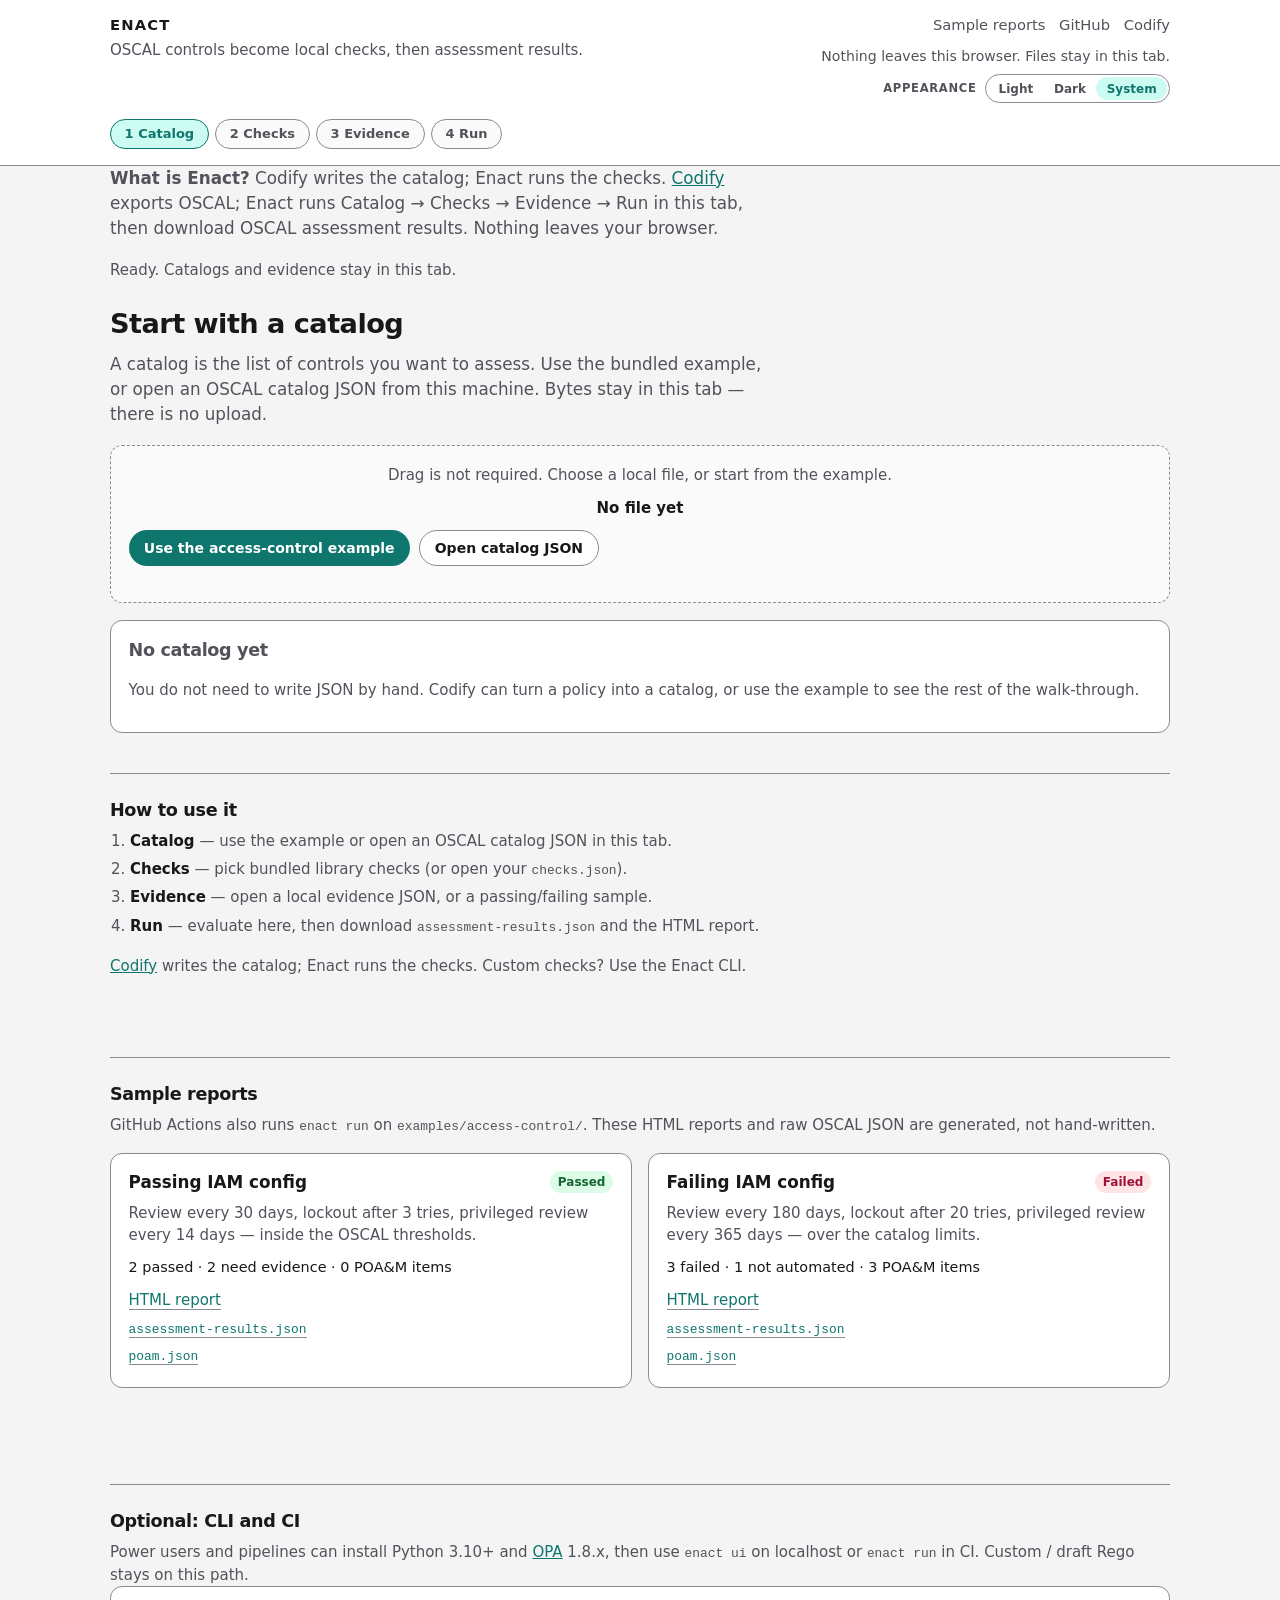
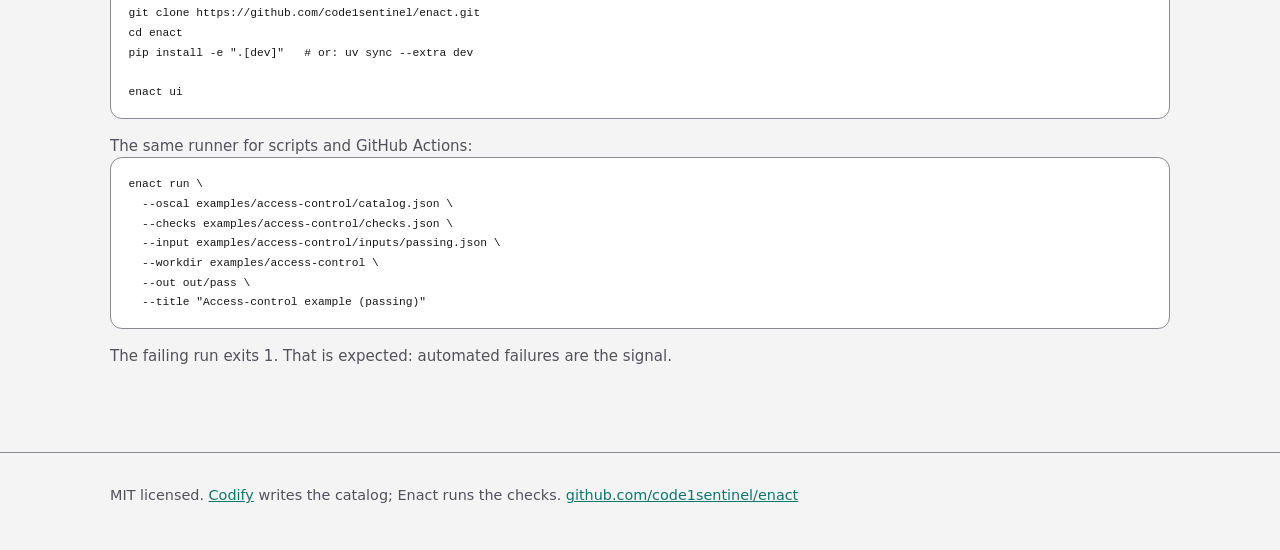
==== commit 6d03af1b: "Match browser OSCAL metadata to the Python writer. Set checks.json source on the Node runner so sour" ====
--- a/site/index.html
+++ b/site/index.html
@@ -48,9 +48,9 @@
   <main id="main" class="wrap">
     <p class="lede" id="what-enact">
       <strong>What is Enact?</strong>
+      Codify writes the catalog; Enact runs the checks.
       <a href="https://code1sentinel.github.io/policy-golden-path/">Codify</a>
-      writes the catalog; Enact runs the checks. Walk
-      <b>Catalog</b> → <b>Checks</b> → <b>Evidence</b> → <b>Run</b> in this tab,
+      exports OSCAL; Enact runs Catalog → Checks → Evidence → Run in this tab,
       then download OSCAL assessment results. Nothing leaves your browser.
     </p>
     <p id="engine-status" class="note" role="status">Loading…</p>
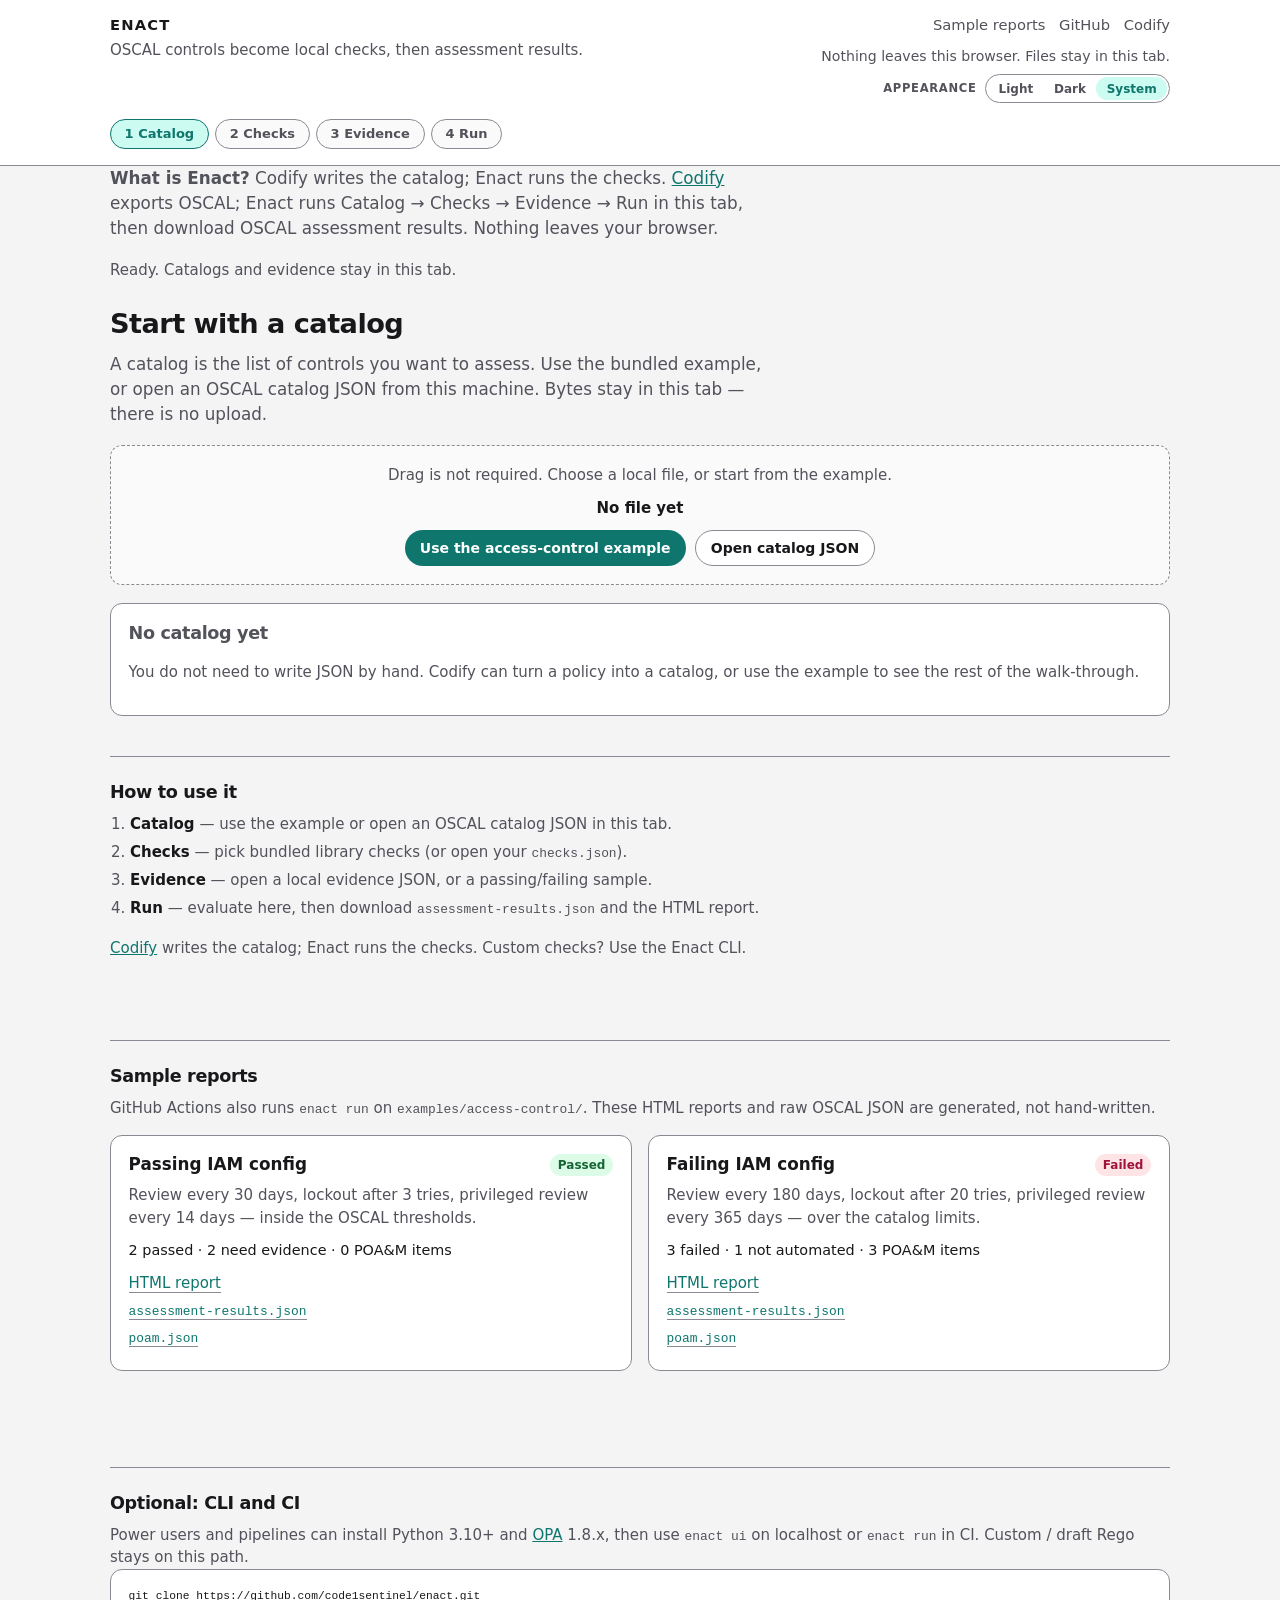
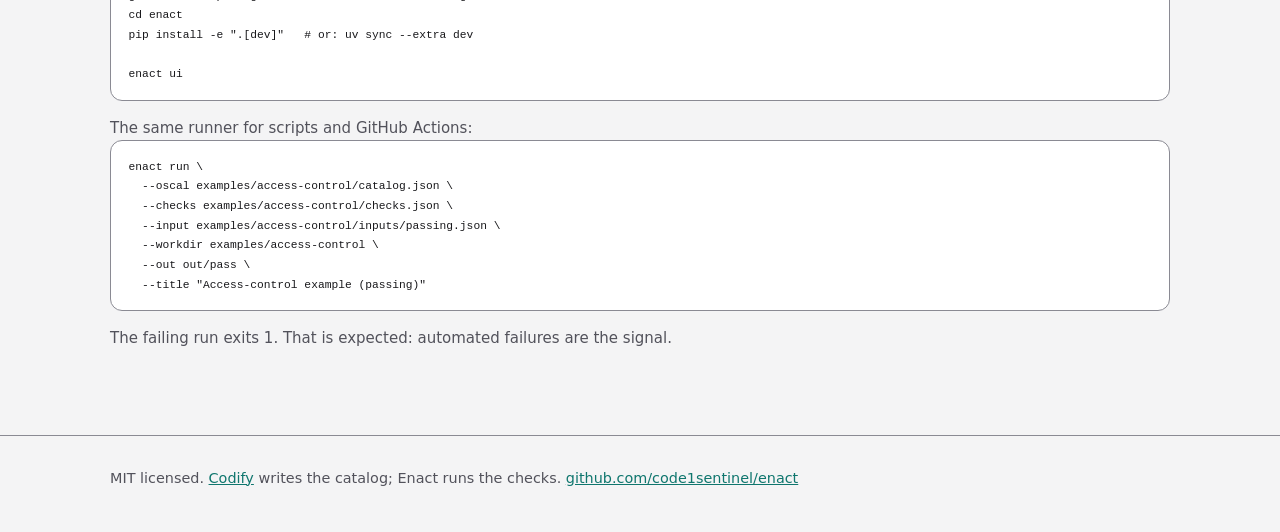
==== commit 4cdc4252: "Drop inline styles from the Pages file wells. CSP style-src 'self' blocked justify-content on the ca" ====
--- a/site/index.html
+++ b/site/index.html
@@ -62,7 +62,7 @@
       <div class="file-well">
         <p>Drag is not required. Choose a local file, or start from the example.</p>
         <p class="filename" id="catalog-file-name">No file yet</p>
-        <div class="actions" style="justify-content:center;margin:0">
+        <div class="actions">
           <button type="button" class="btn" id="use-example">Use the access-control example</button>
           <label class="btn btn--ghost">
             Open catalog JSON
@@ -109,7 +109,7 @@
       <p class="lede">Automated checks read a JSON file that describes how the system is configured. Open one from this machine, or use a bundled sample. FileReader only — nothing is uploaded.</p>
       <div class="file-well">
         <p class="filename" id="evidence-file-name">No file yet</p>
-        <div class="actions" style="justify-content:center;margin:0">
+        <div class="actions">
           <button type="button" class="btn btn--ghost" id="use-passing">Use passing sample</button>
           <button type="button" class="btn btn--ghost" id="use-failing">Use failing sample</button>
           <label class="btn">
--- a/site/app.css
+++ b/site/app.css
@@ -63,6 +63,7 @@
   text-align: center;
 }
 .file-well p { margin: 0 0 .65rem; color: var(--muted); }
+.file-well .actions { justify-content: center; margin: 0; }
 .file-well .filename { color: var(--ink); font-weight: 650; }
 .card, .empty, .check {
   background: var(--card); border: 1px solid var(--line);
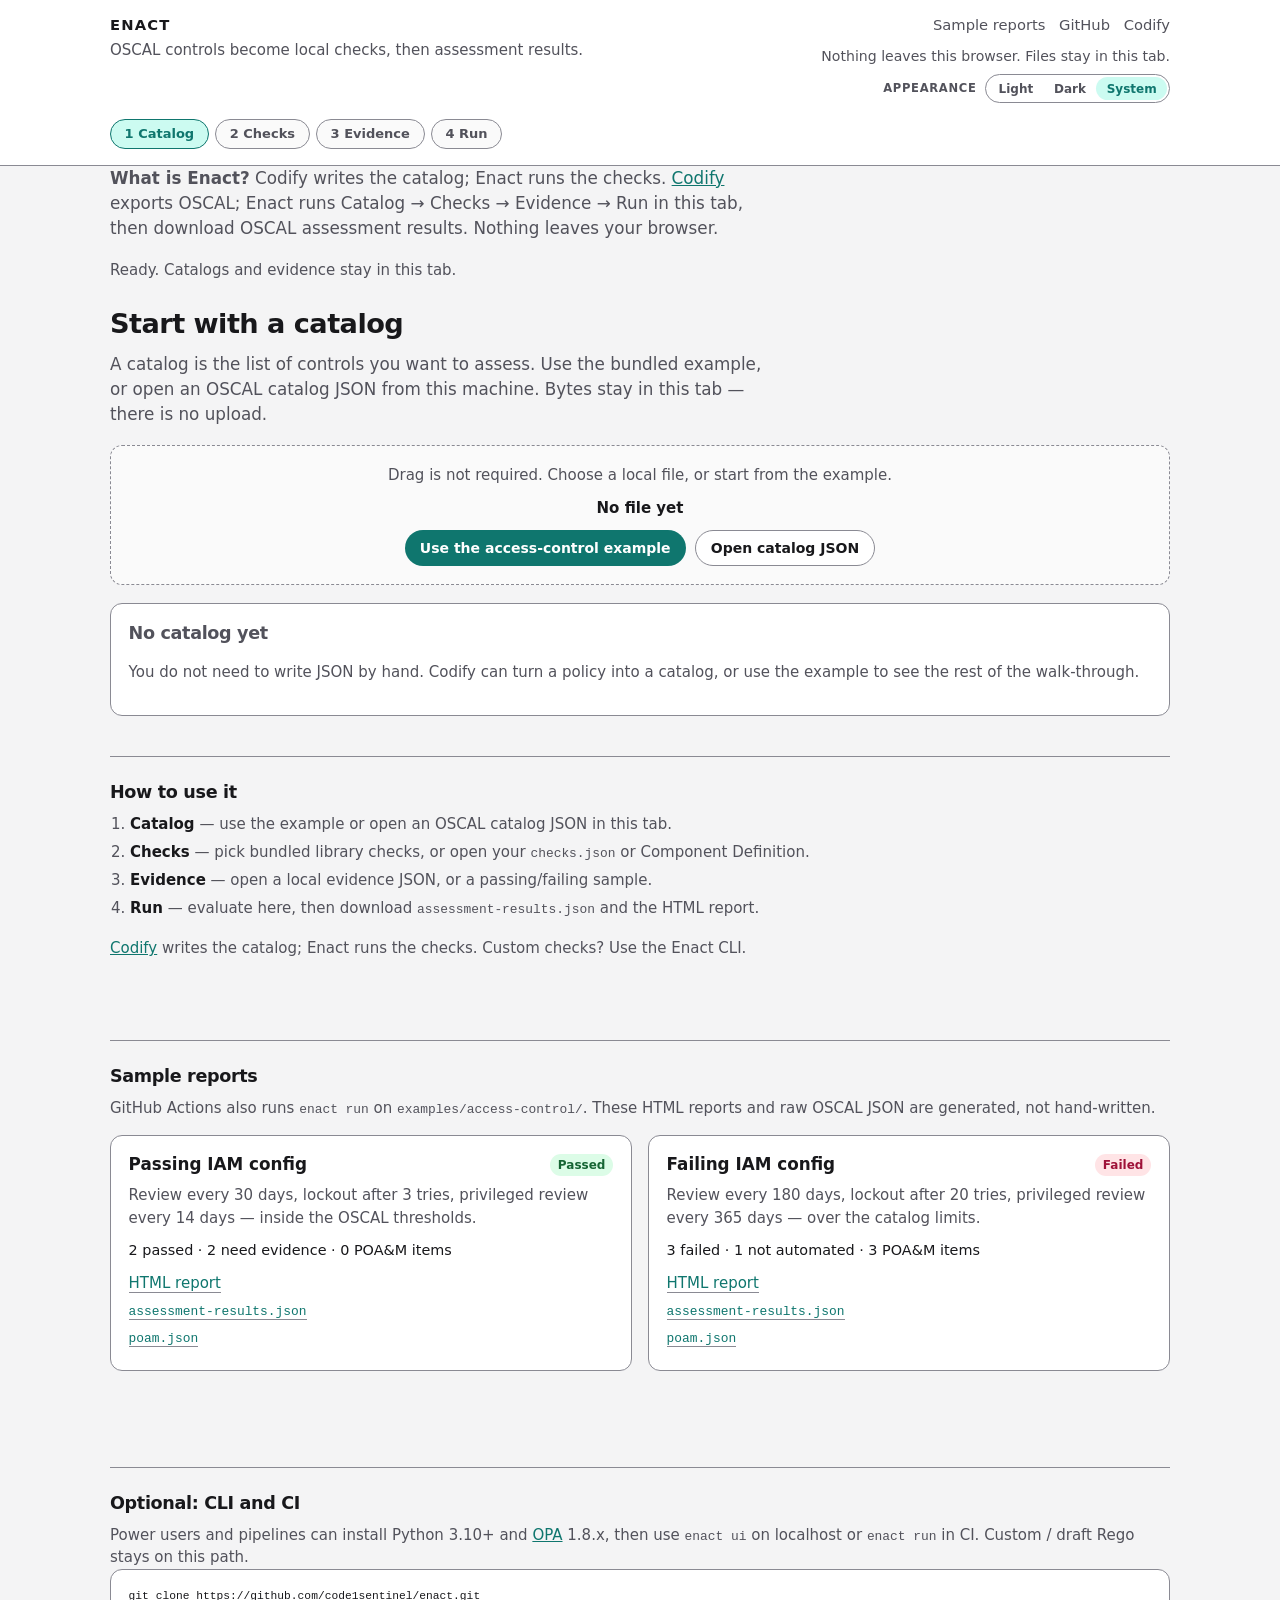
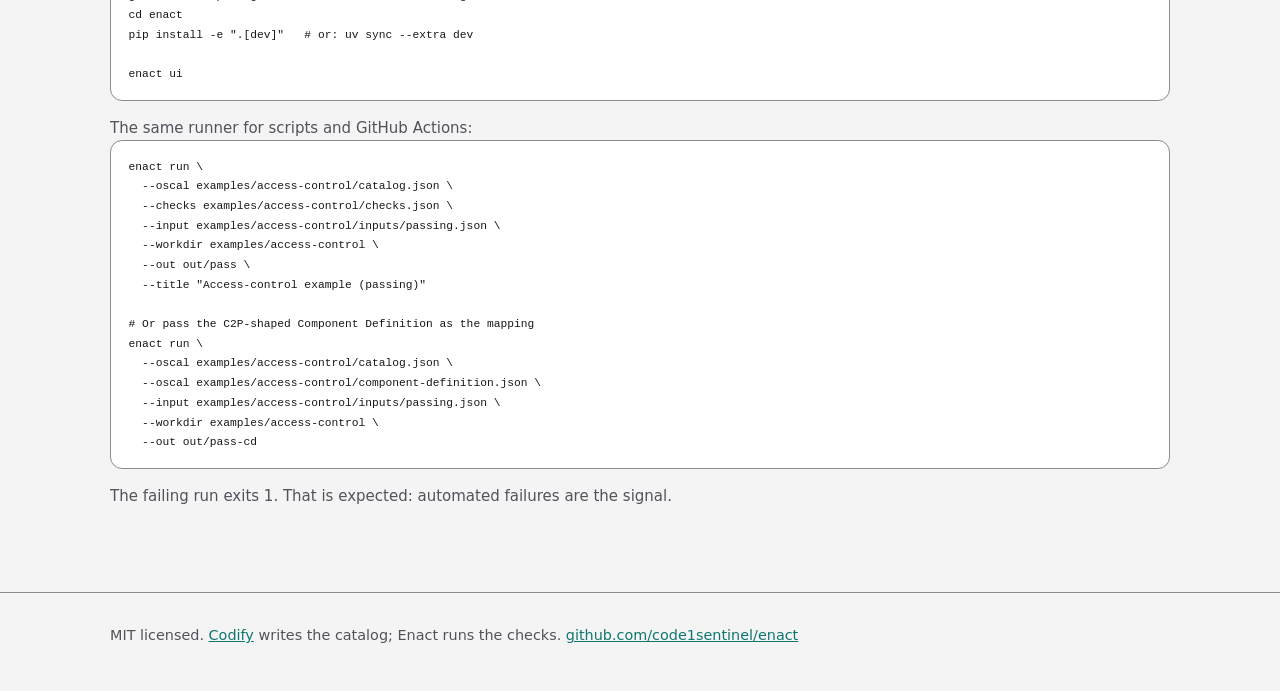
==== commit 451bca63: "Accept OSCAL Component Definitions as the control-to-check mapping. Parse C2P-shaped Service + Valid" ====
--- a/site/index.html
+++ b/site/index.html
@@ -86,11 +86,11 @@
 
     <section id="step-checks" class="step" hidden>
       <h1>Choose checks</h1>
-      <p class="lede">Each check is a plain-English question Enact can ask of your catalog. Pick from the bundled library, or open a <code>checks.json</code> you already have.</p>
+      <p class="lede">Each check is a plain-English question Enact can ask of your catalog. Pick from the bundled library, or open a <code>checks.json</code> or OSCAL Component Definition you already have.</p>
       <p class="hint-cli">Custom checks? Use the Enact CLI.</p>
       <div class="actions">
         <label class="btn btn--ghost">
-          Open checks.json
+          Open checks.json or Component Definition
           <input id="checks-file" type="file" accept="application/json,.json" hidden>
         </label>
       </div>
@@ -168,7 +168,7 @@
       <h2 id="how-title">How to use it</h2>
       <ol class="path">
         <li><b>Catalog</b> — use the example or open an OSCAL catalog JSON in this tab.</li>
-        <li><b>Checks</b> — pick bundled library checks (or open your <code>checks.json</code>).</li>
+        <li><b>Checks</b> — pick bundled library checks, or open your <code>checks.json</code> or Component Definition.</li>
         <li><b>Evidence</b> — open a local evidence JSON, or a passing/failing sample.</li>
         <li><b>Run</b> — evaluate here, then download <code>assessment-results.json</code> and the HTML report.</li>
       </ol>
@@ -229,7 +229,15 @@
   --input examples/access-control/inputs/passing.json \
   --workdir examples/access-control \
   --out out/pass \
-  --title "Access-control example (passing)"</code></pre>
+  --title "Access-control example (passing)"
+
+# Or pass the C2P-shaped Component Definition as the mapping
+enact run \
+  --oscal examples/access-control/catalog.json \
+  --oscal examples/access-control/component-definition.json \
+  --input examples/access-control/inputs/passing.json \
+  --workdir examples/access-control \
+  --out out/pass-cd</code></pre>
       <p class="note">The failing run exits 1. That is expected: automated failures are the signal.</p>
     </section>
   </main>
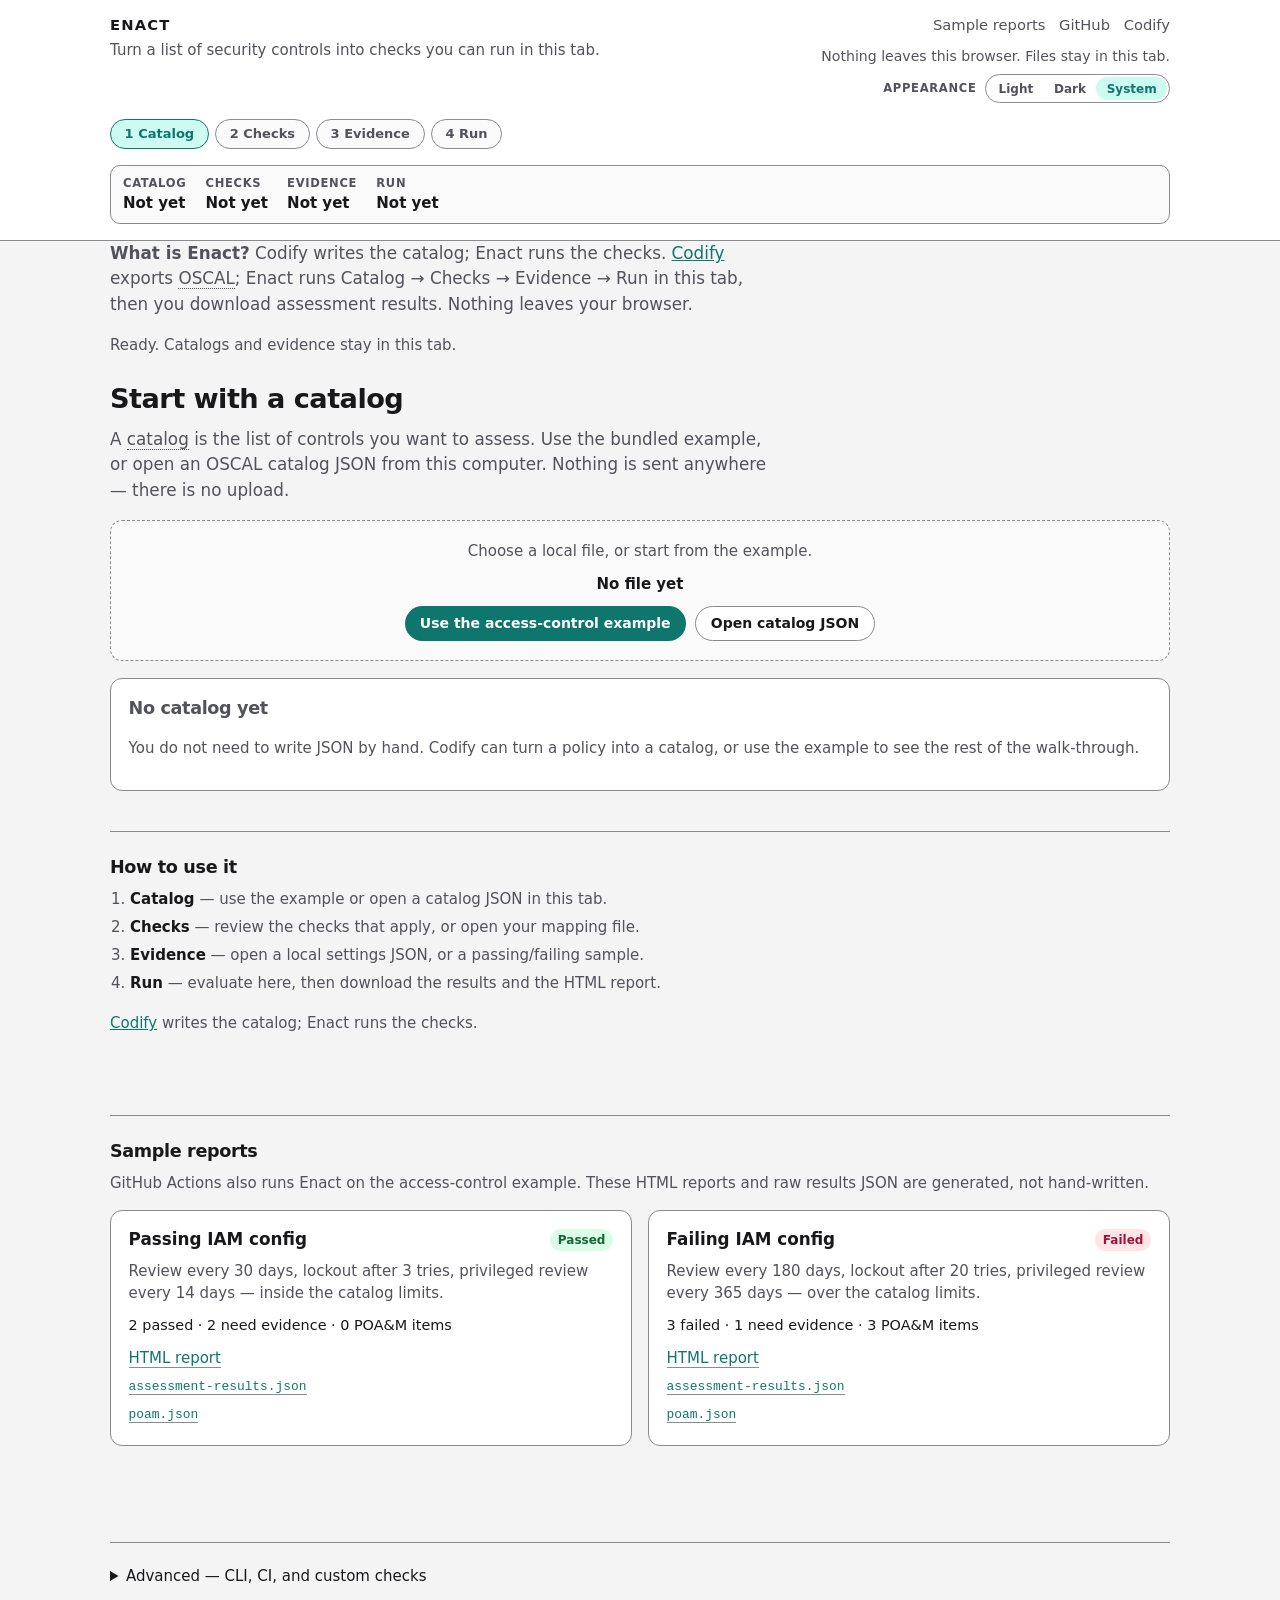
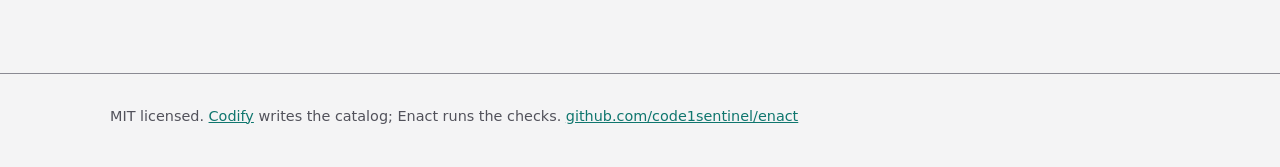
==== commit 1a70b0f3: "Make the in-browser walk-through readable for first-time GRC users. After the access-control example" ====
--- a/site/index.html
+++ b/site/index.html
@@ -18,7 +18,7 @@
     <div class="wrap top__row">
       <div>
         <p class="brand">Enact</p>
-        <p class="tag">OSCAL controls become local checks, then assessment results.</p>
+        <p class="tag">Turn a list of security controls into checks you can run in this tab.</p>
       </div>
       <div class="top__meta">
         <nav class="top__links" aria-label="Project">
@@ -43,6 +43,14 @@
       <button type="button" data-go="evidence">3 Evidence</button>
       <button type="button" data-go="run">4 Run</button>
     </nav>
+    <aside id="progress-rail" class="progress wrap" aria-label="What is loaded">
+      <ul>
+        <li><span class="progress__label">Catalog</span> <span class="progress__value" id="progress-catalog">Not yet</span></li>
+        <li><span class="progress__label">Checks</span> <span class="progress__value" id="progress-checks">Not yet</span></li>
+        <li><span class="progress__label">Evidence</span> <span class="progress__value" id="progress-evidence">Not yet</span></li>
+        <li><span class="progress__label">Run</span> <span class="progress__value" id="progress-run">Not yet</span></li>
+      </ul>
+    </aside>
   </header>
 
   <main id="main" class="wrap">
@@ -50,17 +58,19 @@
       <strong>What is Enact?</strong>
       Codify writes the catalog; Enact runs the checks.
       <a href="https://code1sentinel.github.io/policy-golden-path/">Codify</a>
-      exports OSCAL; Enact runs Catalog → Checks → Evidence → Run in this tab,
-      then download OSCAL assessment results. Nothing leaves your browser.
+      exports
+      <span class="term" tabindex="0">OSCAL<span class="term__tip" role="tooltip">A standard way to write security controls as files so tools can share them.</span></span>;
+      Enact runs Catalog → Checks → Evidence → Run in this tab,
+      then you download assessment results. Nothing leaves your browser.
     </p>
     <p id="engine-status" class="note" role="status">Loading…</p>
     <p id="banner" class="banner" hidden role="alert"></p>
 
     <section id="step-catalog" class="step">
       <h1>Start with a catalog</h1>
-      <p class="lede">A catalog is the list of controls you want to assess. Use the bundled example, or open an OSCAL catalog JSON from this machine. Bytes stay in this tab — there is no upload.</p>
+      <p class="lede">A <span class="term" tabindex="0">catalog<span class="term__tip" role="tooltip">The list of controls you want to assess.</span></span> is the list of controls you want to assess. Use the bundled example, or open an OSCAL catalog JSON from this computer. Nothing is sent anywhere — there is no upload.</p>
       <div class="file-well">
-        <p>Drag is not required. Choose a local file, or start from the example.</p>
+        <p>Choose a local file, or start from the example.</p>
         <p class="filename" id="catalog-file-name">No file yet</p>
         <div class="actions">
           <button type="button" class="btn" id="use-example">Use the access-control example</button>
@@ -74,31 +84,57 @@
         <h2>No catalog yet</h2>
         <p>You do not need to write JSON by hand. Codify can turn a policy into a catalog, or use the example to see the rest of the walk-through.</p>
       </div>
+      <div id="load-summary" class="card load-summary" hidden>
+        <h2 id="load-summary-title">Example loaded — ready to run</h2>
+        <p id="load-summary-lede" class="note"></p>
+        <ul class="summary-counts" id="load-summary-counts"></ul>
+        <p id="load-summary-hint" class="note"></p>
+        <div class="actions">
+          <button type="button" class="btn" id="run-from-summary">Run the assessment</button>
+          <button type="button" class="btn btn--ghost" data-go="checks">Review checks first</button>
+        </div>
+      </div>
       <div id="catalog-summary" class="card" hidden>
         <h2 id="catalog-title"></h2>
         <p id="catalog-meta" class="note"></p>
         <ul id="catalog-controls" class="plain"></ul>
         <div class="actions">
-          <button type="button" class="btn" data-go="checks">Continue to checks</button>
+          <button type="button" class="btn btn--ghost" data-go="checks">Continue to checks</button>
         </div>
       </div>
     </section>
 
     <section id="step-checks" class="step" hidden>
       <h1>Choose checks</h1>
-      <p class="lede">Each check is a plain-English question Enact can ask of your catalog. Pick from the bundled library, or open a <code>checks.json</code> or OSCAL Component Definition you already have.</p>
-      <p class="hint-cli">Custom checks? Use the Enact CLI.</p>
-      <div class="actions">
-        <label class="btn btn--ghost">
-          Open checks.json or Component Definition
-          <input id="checks-file" type="file" accept="application/json,.json" hidden>
-        </label>
+      <p class="lede">Each check is a plain-English question Enact can ask. Checks that match this catalog are listed first, with the reason they apply.</p>
+      <div class="file-well" id="mapping-well">
+        <p>
+          Already have a mapping file? Open
+          <span class="term" tabindex="0">checks.json<span class="term__tip" role="tooltip">Enact's list of which check covers which control.</span></span>
+          or an
+          <span class="term" tabindex="0">OSCAL<span class="term__tip" role="tooltip">A standard way to write security controls as files so tools can share them.</span></span>
+          <span class="term" tabindex="0">Component Definition<span class="term__tip" role="tooltip">An OSCAL file that says which check implements which control. Same job as checks.json, in the standard OSCAL shape.</span></span>
+          — a standard list of which check implements which control.
+        </p>
+        <div class="actions">
+          <label class="btn btn--ghost">
+            Open a mapping file
+            <input id="checks-file" type="file" accept="application/json,.json" hidden>
+          </label>
+        </div>
       </div>
       <div id="checks-empty" class="empty" hidden>
         <h2>Load a catalog first</h2>
         <p>Go back to step 1 so we know which controls these checks should map to.</p>
       </div>
-      <div id="check-list" class="stack"></div>
+      <p id="checks-summary" class="note" hidden></p>
+      <div id="checks-used" class="stack"></div>
+      <details id="checks-unused" class="fold" hidden>
+        <summary id="checks-unused-summary">Other library checks</summary>
+        <p class="note">These starter checks do not match a control in the loaded catalog. Open one only if you want to map it by hand.</p>
+        <div id="checks-unused-list" class="stack"></div>
+      </details>
+      <div id="check-list" hidden></div>
       <div class="actions">
         <button type="button" class="btn" data-go="evidence">Continue to evidence</button>
       </div>
@@ -106,7 +142,11 @@
 
     <section id="step-evidence" class="step" hidden>
       <h1>Add evidence</h1>
-      <p class="lede">Automated checks read a JSON file that describes how the system is configured. Open one from this machine, or use a bundled sample. FileReader only — nothing is uploaded.</p>
+      <p class="lede">
+        <span class="term" tabindex="0">Evidence<span class="term__tip" role="tooltip">A settings file that describes how the system is configured right now.</span></span>
+        is a settings file — how often accounts are reviewed, the lockout threshold, and so on.
+        Open one from this computer, or use a bundled sample. Nothing is uploaded.
+      </p>
       <div class="file-well">
         <p class="filename" id="evidence-file-name">No file yet</p>
         <div class="actions">
@@ -118,11 +158,31 @@
           </label>
         </div>
       </div>
-      <pre id="evidence-preview" class="code" hidden></pre>
+      <p id="evidence-help" class="note">For a real assessment, bring a JSON settings file from your identity system (an IAM export) or an Enact adapter. The samples on this page are only for trying the walk-through.</p>
       <div id="evidence-empty" class="empty">
         <h2>No config file yet</h2>
         <p>If you are exploring, use a sample. For a real assessment, open the JSON you exported from IAM, logging, or an adapter.</p>
       </div>
+      <div id="evidence-board" hidden>
+        <div class="view-toggle" role="tablist" aria-label="Evidence view">
+          <button type="button" id="evidence-view-table" aria-selected="true">Readable</button>
+          <button type="button" id="evidence-view-raw" aria-selected="false">Raw JSON</button>
+        </div>
+        <div id="evidence-table-wrap" class="table-wrap">
+          <table>
+            <thead>
+              <tr>
+                <th>Setting</th>
+                <th>Value</th>
+                <th>Limit from check</th>
+                <th>Status</th>
+              </tr>
+            </thead>
+            <tbody id="evidence-table"></tbody>
+          </table>
+        </div>
+        <pre id="evidence-preview" class="code" hidden></pre>
+      </div>
       <div class="actions">
         <button type="button" class="btn" data-go="run">Continue to run</button>
       </div>
@@ -130,59 +190,65 @@
 
     <section id="step-run" class="step" hidden>
       <h1>Run the assessment</h1>
-      <p class="lede">Enact evaluates the bundled library in this tab and writes the same OSCAL assessment-results shape as the CLI.</p>
+      <p class="lede">Enact evaluates the bundled library in this tab and writes the same assessment-results file as the CLI.</p>
       <div class="actions">
         <button type="button" class="btn" id="run-btn">Run Enact</button>
         <button type="button" class="btn btn--ghost" id="download-oscal">Download assessment-results.json</button>
         <button type="button" class="btn btn--ghost" id="download-html">Download HTML report</button>
-        <button type="button" class="btn btn--ghost" id="download-poam">Download poam.json</button>
+        <button type="button" class="btn btn--ghost" id="download-poam">Download <span class="term" tabindex="0">poam.json<span class="term__tip" role="tooltip">The downloadable list of failed checks that still need a fix (a POA&amp;M).</span></span></button>
       </div>
       <div id="run-empty" class="empty">
         <h2>Nothing has been run yet</h2>
-        <p>When you click Run, results appear here. You can then download OSCAL JSON and the HTML report.</p>
+        <p>When you click Run, results appear here. You can then download the results file and the HTML report.</p>
       </div>
       <div id="run-results" hidden>
         <div class="cards" aria-label="Result counts">
           <article class="card"><div class="label">Passed</div><p class="count" id="count-pass">0</p></article>
           <article class="card"><div class="label">Failed</div><p class="count" id="count-fail">0</p></article>
-          <article class="card"><div class="label">Manual / Not checked</div><p class="count" id="count-manual">0</p></article>
+          <article class="card"><div class="label">Need evidence</div><p class="count" id="count-manual">0</p></article>
           <article class="card"><div class="label">Draft</div><p class="count" id="count-draft">0</p></article>
         </div>
         <div class="table-wrap">
           <table>
             <thead>
               <tr>
-                <th>Control ID</th>
-                <th>Rule ID</th>
+                <th>Control</th>
+                <th>Check</th>
                 <th>Status</th>
                 <th>Why</th>
+                <th>Next step</th>
               </tr>
             </thead>
             <tbody id="result-rows"></tbody>
           </table>
         </div>
+        <details class="fold" id="oscal-preview-box">
+          <summary>Preview assessment-results.json</summary>
+          <p class="note">This is the official results file you can download. It uses the OSCAL standard so other GRC tools can read it.</p>
+          <pre id="oscal-preview" class="code"></pre>
+        </details>
       </div>
     </section>
 
     <section class="more" id="how-to-use" aria-labelledby="how-title">
       <h2 id="how-title">How to use it</h2>
       <ol class="path">
-        <li><b>Catalog</b> — use the example or open an OSCAL catalog JSON in this tab.</li>
-        <li><b>Checks</b> — pick bundled library checks, or open your <code>checks.json</code> or Component Definition.</li>
-        <li><b>Evidence</b> — open a local evidence JSON, or a passing/failing sample.</li>
-        <li><b>Run</b> — evaluate here, then download <code>assessment-results.json</code> and the HTML report.</li>
+        <li><b>Catalog</b> — use the example or open a catalog JSON in this tab.</li>
+        <li><b>Checks</b> — review the checks that apply, or open your mapping file.</li>
+        <li><b>Evidence</b> — open a local settings JSON, or a passing/failing sample.</li>
+        <li><b>Run</b> — evaluate here, then download the results and the HTML report.</li>
       </ol>
       <p class="note">
         <a href="https://code1sentinel.github.io/policy-golden-path/">Codify</a> writes the catalog;
-        Enact runs the checks. Custom checks? Use the Enact CLI.
+        Enact runs the checks.
       </p>
     </section>
 
     <section class="more" id="sample-reports" aria-labelledby="demo-title">
       <h2 id="demo-title">Sample reports</h2>
       <p class="note">
-        GitHub Actions also runs <code>enact run</code> on <code>examples/access-control/</code>.
-        These HTML reports and raw OSCAL JSON are generated, not hand-written.
+        GitHub Actions also runs Enact on the access-control example.
+        These HTML reports and raw results JSON are generated, not hand-written.
       </p>
       <div class="runs">
         <article class="card">
@@ -190,7 +256,7 @@
             <h3>Passing IAM config</h3>
             <span class="pill pass">Passed</span>
           </div>
-          <p>Review every 30 days, lockout after 3 tries, privileged review every 14 days — inside the OSCAL thresholds.</p>
+          <p>Review every 30 days, lockout after 3 tries, privileged review every 14 days — inside the catalog limits.</p>
           <p class="meta">2 passed · 2 need evidence · 0 POA&amp;M items</p>
           <ul class="links">
             <li><a href="examples/pass/summary.html">HTML report</a></li>
@@ -204,7 +270,7 @@
             <span class="pill fail">Failed</span>
           </div>
           <p>Review every 180 days, lockout after 20 tries, privileged review every 365 days — over the catalog limits.</p>
-          <p class="meta">3 failed · 1 not automated · 3 POA&amp;M items</p>
+          <p class="meta">3 failed · 1 need evidence · 3 POA&amp;M items</p>
           <ul class="links">
             <li><a href="examples/fail/summary.html">HTML report</a></li>
             <li><a href="examples/fail/assessment-results.json"><code>assessment-results.json</code></a></li>
@@ -215,14 +281,16 @@
     </section>
 
     <section class="more install" id="optional-cli" aria-labelledby="install-title">
-      <h2 id="install-title">Optional: CLI and CI</h2>
-      <p class="note">Power users and pipelines can install Python 3.10+ and <a href="https://www.openpolicyagent.org/docs/latest/#running-opa">OPA</a> 1.8.x, then use <code>enact ui</code> on localhost or <code>enact run</code> in CI. Custom / draft Rego stays on this path.</p>
+      <details class="advanced">
+        <summary id="install-title">Advanced — CLI, CI, and custom checks</summary>
+        <p class="note">For engineers: install locally to write your own checks or run Enact in GitHub Actions. Custom checks? Use the Enact CLI.</p>
+        <p class="note">Power users and pipelines can install Python 3.10+ and <a href="https://www.openpolicyagent.org/docs/latest/#running-opa">OPA</a> 1.8.x, then use <code>enact ui</code> on localhost or <code>enact run</code> in CI. Custom / draft <span class="term" tabindex="0">Rego<span class="term__tip" role="tooltip">The language used to write an automated check for OPA.</span></span> stays on this path.</p>
 <pre><code>git clone https://github.com/code1sentinel/enact.git
 cd enact
 pip install -e ".[dev]"   # or: uv sync --extra dev
 
 enact ui</code></pre>
-      <p class="note">The same runner for scripts and GitHub Actions:</p>
+        <p class="note">The same runner for scripts and GitHub Actions:</p>
 <pre><code>enact run \
   --oscal examples/access-control/catalog.json \
   --checks examples/access-control/checks.json \
@@ -238,7 +306,8 @@
   --input examples/access-control/inputs/passing.json \
   --workdir examples/access-control \
   --out out/pass-cd</code></pre>
-      <p class="note">The failing run exits 1. That is expected: automated failures are the signal.</p>
+        <p class="note">The failing run exits 1. That is expected: automated failures are the signal.</p>
+      </details>
     </section>
   </main>
 
@@ -255,6 +324,7 @@
   <script src="theme.js"></script>
   <script src="opa-eval.js"></script>
   <script src="enact.js"></script>
+  <script src="guide.js"></script>
   <script src="library.js"></script>
   <script src="app.js"></script>
 </body>
--- a/site/app.css
+++ b/site/app.css
@@ -132,8 +132,132 @@
 .runs { display: grid; grid-template-columns: repeat(2, minmax(0, 1fr)); gap: 1rem; margin: 1rem 0; }
 .site-footer { border-top: 1px solid var(--line); padding: 1.1rem 0 1.6rem; color: var(--muted); font-size: .9rem; }
 .site-footer a { color: var(--accent); }
+.progress {
+  padding: 0 1.25rem 1rem;
+}
+.progress ul {
+  list-style: none;
+  margin: 0;
+  padding: .55rem .75rem;
+  display: flex;
+  flex-wrap: wrap;
+  gap: .65rem 1.2rem;
+  background: var(--ghost);
+  border: 1px solid var(--line);
+  border-radius: 10px;
+}
+.progress__label {
+  display: block;
+  font-size: .72rem;
+  letter-spacing: .06em;
+  text-transform: uppercase;
+  color: var(--muted);
+  font-weight: 650;
+}
+.progress__value { font-weight: 650; }
+.load-summary {
+  margin: 0 0 1.1rem;
+  border-color: var(--accent);
+  background: var(--accent-soft);
+}
+.summary-counts {
+  display: grid;
+  grid-template-columns: repeat(3, minmax(0, 1fr));
+  gap: .75rem;
+  list-style: none;
+  margin: .85rem 0;
+  padding: 0;
+}
+.summary-counts li {
+  background: var(--card);
+  border: 1px solid var(--line);
+  border-radius: 10px;
+  padding: .7rem .8rem;
+}
+.summary-counts strong {
+  display: block;
+  font-size: 1.45rem;
+  line-height: 1.2;
+}
+.check-reason {
+  margin: .45rem 0 0;
+  color: var(--ink);
+  font-size: .92rem;
+}
+.check--unused {
+  opacity: .82;
+  background: var(--ghost);
+}
+.check-map { margin: .45rem 0 0; }
+.fold {
+  margin: 1rem 0;
+  border: 1px solid var(--line);
+  border-radius: var(--radius);
+  background: var(--card);
+  padding: .75rem 1rem;
+}
+.fold > summary {
+  cursor: pointer;
+  font-weight: 650;
+}
+.fold > summary:focus-visible { outline: 2px solid var(--focus); outline-offset: 2px; }
+.advanced { margin: 0; }
+.advanced pre { margin: .8rem 0; }
+.view-toggle {
+  display: flex;
+  gap: .4rem;
+  margin: 0 0 .75rem;
+}
+.view-toggle button {
+  appearance: none;
+  border: 1px solid var(--line);
+  background: var(--ghost);
+  border-radius: 999px;
+  padding: .35rem .8rem;
+  font: 650 13px var(--font);
+  color: var(--muted);
+  cursor: pointer;
+}
+.view-toggle button[aria-selected="true"] {
+  background: var(--accent-soft);
+  border-color: var(--accent);
+  color: var(--accent);
+}
+.status-within { color: var(--pass); font-weight: 650; }
+.status-over { color: var(--fail); font-weight: 650; }
+.next-step { color: var(--ink); max-width: 22rem; }
+.term {
+  position: relative;
+  border-bottom: 1px dotted currentColor;
+  cursor: help;
+}
+.term__tip {
+  display: none;
+  position: absolute;
+  left: 0;
+  bottom: calc(100% + .4rem);
+  z-index: 5;
+  width: max-content;
+  max-width: 16rem;
+  padding: .45rem .6rem;
+  border-radius: 8px;
+  border: 1px solid var(--line);
+  background: var(--card);
+  color: var(--ink);
+  font-size: .82rem;
+  font-weight: 500;
+  line-height: 1.4;
+  box-shadow: 0 8px 24px var(--shadow);
+  text-transform: none;
+  letter-spacing: 0;
+}
+.term:hover .term__tip,
+.term:focus .term__tip,
+.term:focus-within .term__tip {
+  display: block;
+}
 @media (max-width: 800px) {
-  .cards, .runs { grid-template-columns: 1fr; }
+  .cards, .runs, .summary-counts { grid-template-columns: 1fr; }
   .top__row, .check-top { flex-direction: column; }
   .top__meta { align-items: flex-start; }
 }
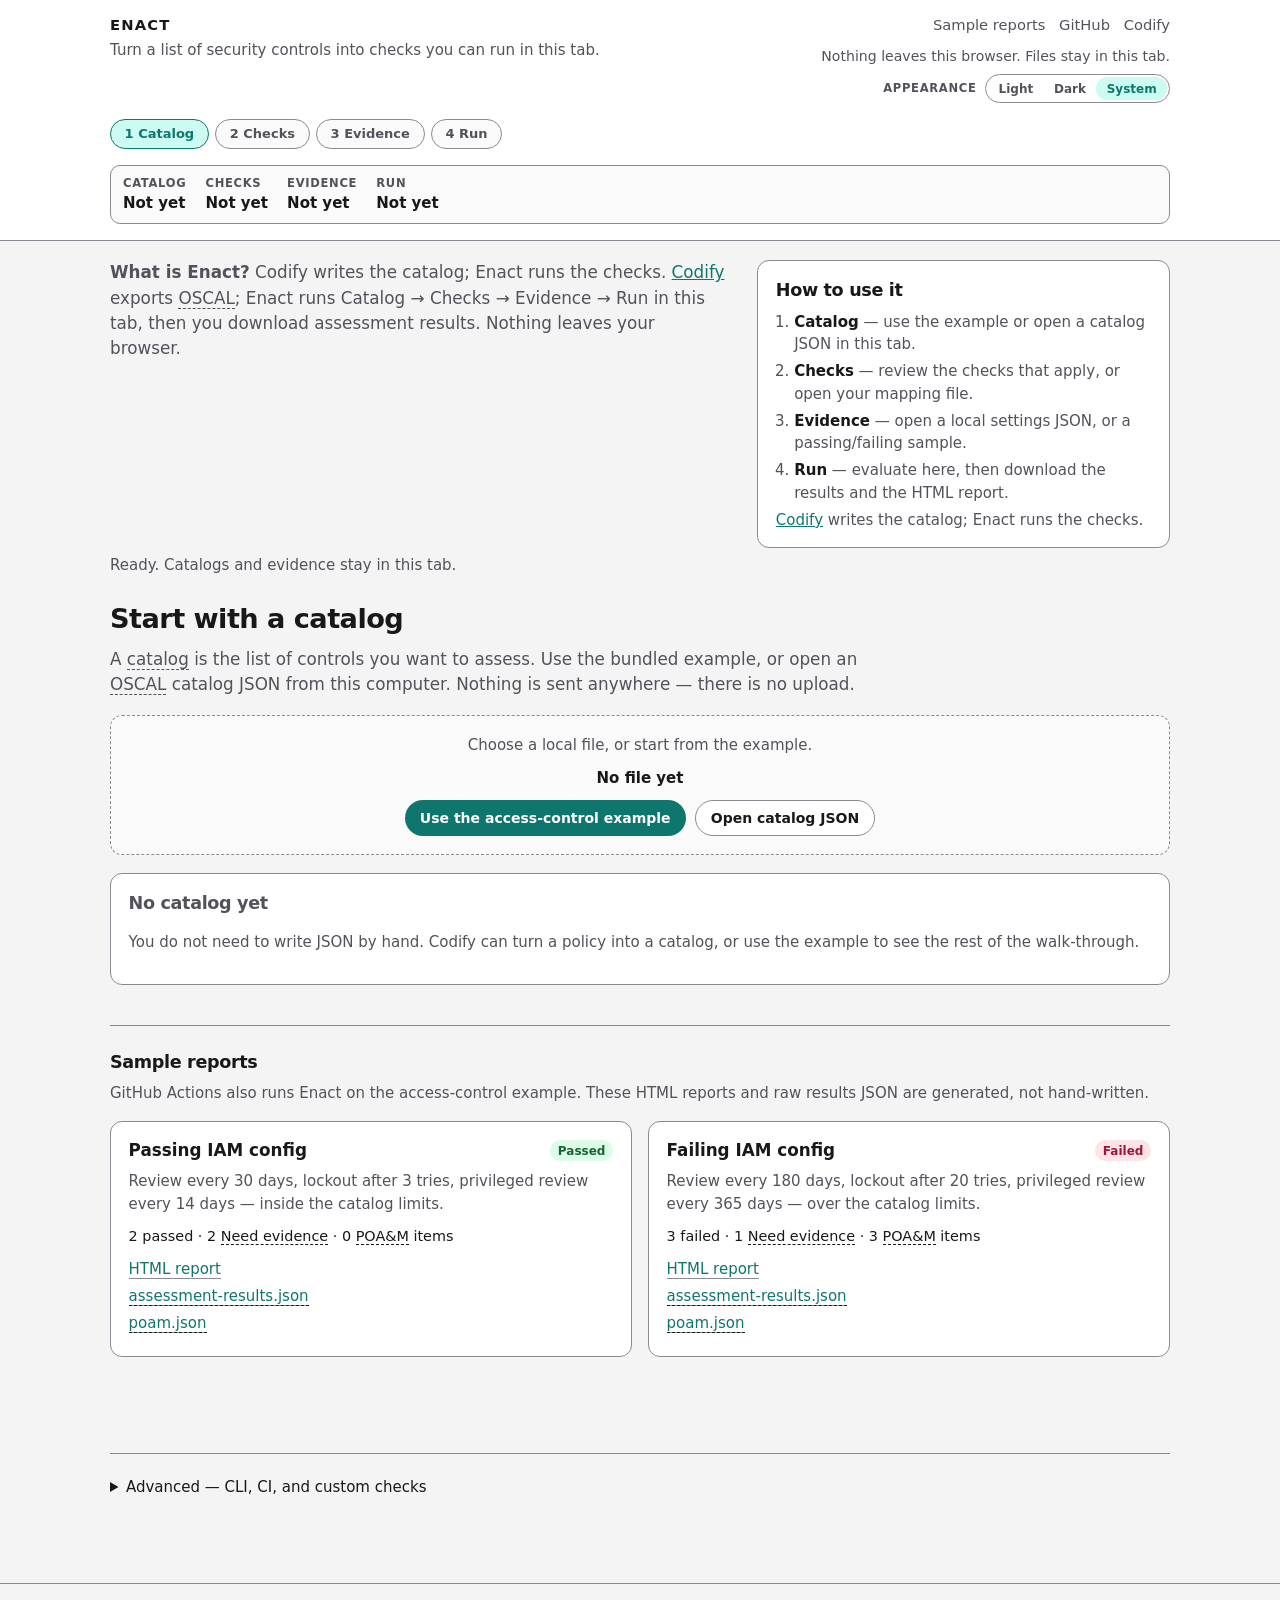
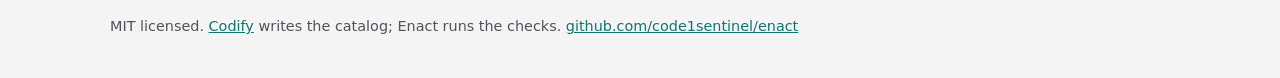
==== commit b60f59b0: "Polish in-browser walk-through: Need evidence, layout, and preview Use one pending label, keep Why a" ====
--- a/site/index.html
+++ b/site/index.html
@@ -54,21 +54,38 @@
   </header>
 
   <main id="main" class="wrap">
-    <p class="lede" id="what-enact">
-      <strong>What is Enact?</strong>
-      Codify writes the catalog; Enact runs the checks.
-      <a href="https://code1sentinel.github.io/policy-golden-path/">Codify</a>
-      exports
-      <span class="term" tabindex="0">OSCAL<span class="term__tip" role="tooltip">A standard way to write security controls as files so tools can share them.</span></span>;
-      Enact runs Catalog → Checks → Evidence → Run in this tab,
-      then you download assessment results. Nothing leaves your browser.
-    </p>
+    <div class="landing-top" id="landing-top">
+      <div class="landing-copy">
+        <p class="lede" id="what-enact">
+          <strong>What is Enact?</strong>
+          Codify writes the catalog; Enact runs the checks.
+          <a href="https://code1sentinel.github.io/policy-golden-path/">Codify</a>
+          exports
+          <span class="term" tabindex="0">OSCAL<span class="term__tip" role="tooltip">A standard way to write security controls as files so tools can share them.</span></span>;
+          Enact runs Catalog → Checks → Evidence → Run in this tab,
+          then you download assessment results. Nothing leaves your browser.
+        </p>
+      </div>
+      <section class="how-card" id="how-to-use" aria-labelledby="how-title">
+        <h2 id="how-title">How to use it</h2>
+        <ol class="path">
+          <li><b>Catalog</b> — use the example or open a catalog JSON in this tab.</li>
+          <li><b>Checks</b> — review the checks that apply, or open your mapping file.</li>
+          <li><b>Evidence</b> — open a local settings JSON, or a passing/failing sample.</li>
+          <li><b>Run</b> — evaluate here, then download the results and the HTML report.</li>
+        </ol>
+        <p class="note">
+          <a href="https://code1sentinel.github.io/policy-golden-path/">Codify</a> writes the catalog;
+          Enact runs the checks.
+        </p>
+      </section>
+    </div>
     <p id="engine-status" class="note" role="status">Loading…</p>
     <p id="banner" class="banner" hidden role="alert"></p>
 
     <section id="step-catalog" class="step">
       <h1>Start with a catalog</h1>
-      <p class="lede">A <span class="term" tabindex="0">catalog<span class="term__tip" role="tooltip">The list of controls you want to assess.</span></span> is the list of controls you want to assess. Use the bundled example, or open an OSCAL catalog JSON from this computer. Nothing is sent anywhere — there is no upload.</p>
+      <p class="lede">A <span class="term" tabindex="0">catalog<span class="term__tip" role="tooltip">The list of controls you want to assess.</span></span> is the list of controls you want to assess. Use the bundled example, or open an <span class="term" tabindex="0">OSCAL<span class="term__tip" role="tooltip">A standard way to write security controls as files so tools can share them.</span></span> catalog JSON from this computer. Nothing is sent anywhere — there is no upload.</p>
       <div class="file-well">
         <p>Choose a local file, or start from the example.</p>
         <p class="filename" id="catalog-file-name">No file yet</p>
@@ -193,20 +210,20 @@
       <p class="lede">Enact evaluates the bundled library in this tab and writes the same assessment-results file as the CLI.</p>
       <div class="actions">
         <button type="button" class="btn" id="run-btn">Run Enact</button>
-        <button type="button" class="btn btn--ghost" id="download-oscal">Download assessment-results.json</button>
-        <button type="button" class="btn btn--ghost" id="download-html">Download HTML report</button>
-        <button type="button" class="btn btn--ghost" id="download-poam">Download <span class="term" tabindex="0">poam.json<span class="term__tip" role="tooltip">The downloadable list of failed checks that still need a fix (a POA&amp;M).</span></span></button>
+        <button type="button" class="btn btn--ghost" id="download-oscal" disabled title="Available after you run the assessment.">Download assessment-results.json</button>
+        <button type="button" class="btn btn--ghost" id="download-html" disabled title="Available after you run the assessment.">Download HTML report</button>
+        <button type="button" class="btn btn--ghost" id="download-poam" disabled title="Available after you run the assessment.">Download poam.json</button>
       </div>
       <div id="run-empty" class="empty">
         <h2>Nothing has been run yet</h2>
-        <p>When you click Run, results appear here. You can then download the results file and the HTML report.</p>
+        <p>When you click Run, results appear here. You can then download the official results file (<span class="term" tabindex="0">assessment-results.json<span class="term__tip" role="tooltip">The official results file. Other GRC tools can read it because it uses the OSCAL standard.</span></span>), a readable HTML report, and the <span class="term" tabindex="0">POA&amp;M<span class="term__tip" role="tooltip">Plan of Action and Milestones — the list of failed checks that still need a fix.</span></span> list of failed checks (<span class="term" tabindex="0">poam.json<span class="term__tip" role="tooltip">The downloadable list of failed checks that still need a fix (a POA&amp;M).</span></span>).</p>
       </div>
       <div id="run-results" hidden>
         <div class="cards" aria-label="Result counts">
-          <article class="card"><div class="label">Passed</div><p class="count" id="count-pass">0</p></article>
-          <article class="card"><div class="label">Failed</div><p class="count" id="count-fail">0</p></article>
-          <article class="card"><div class="label">Need evidence</div><p class="count" id="count-manual">0</p></article>
-          <article class="card"><div class="label">Draft</div><p class="count" id="count-draft">0</p></article>
+          <article class="card"><div class="label">Passed</div><p class="count" id="count-pass">0</p><p class="hint">The setting meets the control.</p></article>
+          <article class="card"><div class="label">Failed</div><p class="count" id="count-fail">0</p><p class="hint">Fix these, or they become POA&amp;M items.</p></article>
+          <article class="card"><div class="label"><span class="term" tabindex="0">Need evidence<span class="term__tip" role="tooltip">A person still has to confirm this. That is not a failure.</span></span></div><p class="count" id="count-manual">0</p><p class="hint">A person still has to confirm these. That is not a failure.</p></article>
+          <article class="card"><div class="label"><span class="term" tabindex="0">Draft<span class="term__tip" role="tooltip">A check stub that has not been reviewed yet. Not a pass, not a failure, and not a POA&amp;M item.</span></span></div><p class="count" id="count-draft">0</p><p class="hint">Unreviewed check stubs. Not a pass or a failure.</p></article>
         </div>
         <div class="table-wrap">
           <table>
@@ -225,24 +242,21 @@
         <details class="fold" id="oscal-preview-box">
           <summary>Preview assessment-results.json</summary>
           <p class="note">This is the official results file you can download. It uses the OSCAL standard so other GRC tools can read it.</p>
-          <pre id="oscal-preview" class="code"></pre>
+          <div class="view-toggle" role="tablist" aria-label="Assessment results view">
+            <button type="button" id="oscal-view-readable" aria-selected="true">Readable</button>
+            <button type="button" id="oscal-view-raw" aria-selected="false">Show raw JSON</button>
+          </div>
+          <div id="oscal-readable"></div>
+          <pre id="oscal-preview" class="code" hidden></pre>
         </details>
       </div>
     </section>
 
-    <section class="more" id="how-to-use" aria-labelledby="how-title">
-      <h2 id="how-title">How to use it</h2>
-      <ol class="path">
-        <li><b>Catalog</b> — use the example or open a catalog JSON in this tab.</li>
-        <li><b>Checks</b> — review the checks that apply, or open your mapping file.</li>
-        <li><b>Evidence</b> — open a local settings JSON, or a passing/failing sample.</li>
-        <li><b>Run</b> — evaluate here, then download the results and the HTML report.</li>
-      </ol>
-      <p class="note">
-        <a href="https://code1sentinel.github.io/policy-golden-path/">Codify</a> writes the catalog;
-        Enact runs the checks.
-      </p>
-    </section>
+    <details class="fold" id="later-help" hidden>
+      <summary>How to use it and sample reports</summary>
+      <p class="note">Collapsed so this step stays short. Open for the four steps and the generated sample reports.</p>
+      <div id="later-help-body"></div>
+    </details>
 
     <section class="more" id="sample-reports" aria-labelledby="demo-title">
       <h2 id="demo-title">Sample reports</h2>
@@ -257,11 +271,11 @@
             <span class="pill pass">Passed</span>
           </div>
           <p>Review every 30 days, lockout after 3 tries, privileged review every 14 days — inside the catalog limits.</p>
-          <p class="meta">2 passed · 2 need evidence · 0 POA&amp;M items</p>
+          <p class="meta">2 passed · 2 <span class="term" tabindex="0">Need evidence<span class="term__tip" role="tooltip">A person still has to confirm this. That is not a failure.</span></span> · 0 <span class="term" tabindex="0">POA&amp;M<span class="term__tip" role="tooltip">Plan of Action and Milestones — the list of failed checks that still need a fix.</span></span> items</p>
           <ul class="links">
             <li><a href="examples/pass/summary.html">HTML report</a></li>
-            <li><a href="examples/pass/assessment-results.json"><code>assessment-results.json</code></a></li>
-            <li><a href="examples/pass/poam.json"><code>poam.json</code></a></li>
+            <li><a href="examples/pass/assessment-results.json"><span class="term" tabindex="0">assessment-results.json<span class="term__tip" role="tooltip">The official results file. Other GRC tools can read it because it uses the OSCAL standard.</span></span></a></li>
+            <li><a href="examples/pass/poam.json"><span class="term" tabindex="0">poam.json<span class="term__tip" role="tooltip">The downloadable list of failed checks that still need a fix (a POA&amp;M).</span></span></a></li>
           </ul>
         </article>
         <article class="card">
@@ -270,11 +284,11 @@
             <span class="pill fail">Failed</span>
           </div>
           <p>Review every 180 days, lockout after 20 tries, privileged review every 365 days — over the catalog limits.</p>
-          <p class="meta">3 failed · 1 need evidence · 3 POA&amp;M items</p>
+          <p class="meta">3 failed · 1 <span class="term" tabindex="0">Need evidence<span class="term__tip" role="tooltip">A person still has to confirm this. That is not a failure.</span></span> · 3 <span class="term" tabindex="0">POA&amp;M<span class="term__tip" role="tooltip">Plan of Action and Milestones — the list of failed checks that still need a fix.</span></span> items</p>
           <ul class="links">
             <li><a href="examples/fail/summary.html">HTML report</a></li>
-            <li><a href="examples/fail/assessment-results.json"><code>assessment-results.json</code></a></li>
-            <li><a href="examples/fail/poam.json"><code>poam.json</code></a></li>
+            <li><a href="examples/fail/assessment-results.json"><span class="term" tabindex="0">assessment-results.json<span class="term__tip" role="tooltip">The official results file. Other GRC tools can read it because it uses the OSCAL standard.</span></span></a></li>
+            <li><a href="examples/fail/poam.json"><span class="term" tabindex="0">poam.json<span class="term__tip" role="tooltip">The downloadable list of failed checks that still need a fix (a POA&amp;M).</span></span></a></li>
           </ul>
         </article>
       </div>
--- a/site/app.css
+++ b/site/app.css
@@ -43,10 +43,49 @@
 }
 h1 { margin: 1.4rem 0 .45rem; font-size: 1.7rem; letter-spacing: -.02em; }
 h2 { margin: 0 0 .35rem; font-size: 1.1rem; }
-.lede { color: var(--muted); max-width: 42rem; margin: 0 0 1.1rem; }
+.lede { color: var(--muted); max-width: 50rem; margin: 0 0 1.1rem; }
+.landing-top {
+  display: grid;
+  grid-template-columns: minmax(0, 1.35fr) minmax(16rem, .9fr);
+  gap: 1.25rem 1.75rem;
+  align-items: start;
+  margin: 1.2rem 0 .35rem;
+}
+.landing-copy .lede {
+  max-width: none;
+  margin: 0;
+  font-size: 1.05rem;
+}
+.how-card {
+  margin: 0;
+  background: var(--card);
+  border: 1px solid var(--line);
+  border-radius: var(--radius);
+  padding: 1rem 1.1rem;
+}
+.how-card h2 { margin: 0 0 .45rem; }
+.how-card .path, #later-help-body .path { margin: 0; padding-left: 1.15rem; }
+.how-card .path li, #later-help-body .path li { margin: .28rem 0; }
+#later-help-body #how-to-use { margin: .75rem 0 1rem; }
+#later-help-body .more { margin: 1rem 0 0; padding: 1rem 0 0; }
+.kv {
+  display: grid;
+  gap: .45rem 1rem;
+  margin: 0 0 1.1rem;
+}
+.kv > div {
+  display: grid;
+  grid-template-columns: minmax(7rem, 11rem) minmax(0, 1fr);
+  gap: .35rem 1rem;
+  padding: .4rem 0;
+  border-bottom: 1px solid var(--line);
+}
+.kv dt { color: var(--muted); font-size: .82rem; font-weight: 650; }
+.kv dd { margin: 0; }
+.cards .hint { margin: .4rem 0 0; color: var(--muted); font-size: .85rem; }
 .actions { display: flex; flex-wrap: wrap; gap: .55rem; margin: 0 0 1.1rem; }
 .btn {
-  appearance: none; border: 0; display: inline-flex; align-items: center;
+  appearance: none; border: 0; display: inline-flex; align-items: center; gap: .35rem;
   padding: .55rem .95rem; border-radius: 999px; background: var(--accent-fill);
   color: var(--on-accent); font: 650 14px var(--font); cursor: pointer; text-decoration: none;
 }
@@ -74,7 +113,7 @@
 .check-top { display: flex; justify-content: space-between; gap: .7rem; align-items: flex-start; }
 .pill {
   display: inline-flex; padding: .12rem .5rem; border-radius: 999px;
-  font-size: .75rem; font-weight: 650;
+  font-size: .75rem; font-weight: 650; white-space: nowrap;
 }
 .pill.automated { background: var(--pass-bg); color: var(--pass); }
 .pill.manual { background: var(--wait-bg); color: var(--wait); }
@@ -176,7 +215,7 @@
 }
 .summary-counts strong {
   display: block;
-  font-size: 1.45rem;
+  font-size: 1.35rem;
   line-height: 1.2;
 }
 .check-reason {
@@ -228,8 +267,15 @@
 .next-step { color: var(--ink); max-width: 22rem; }
 .term {
   position: relative;
-  border-bottom: 1px dotted currentColor;
+  color: inherit;
+  border-bottom: 1px dashed var(--ink);
   cursor: help;
+}
+.lede .term,
+.note .term,
+.meta .term,
+.label .term {
+  border-bottom-color: currentColor;
 }
 .term__tip {
   display: none;
@@ -257,7 +303,7 @@
   display: block;
 }
 @media (max-width: 800px) {
-  .cards, .runs, .summary-counts { grid-template-columns: 1fr; }
+  .cards, .runs, .summary-counts, .landing-top, .kv > div { grid-template-columns: 1fr; }
   .top__row, .check-top { flex-direction: column; }
   .top__meta { align-items: flex-start; }
 }
